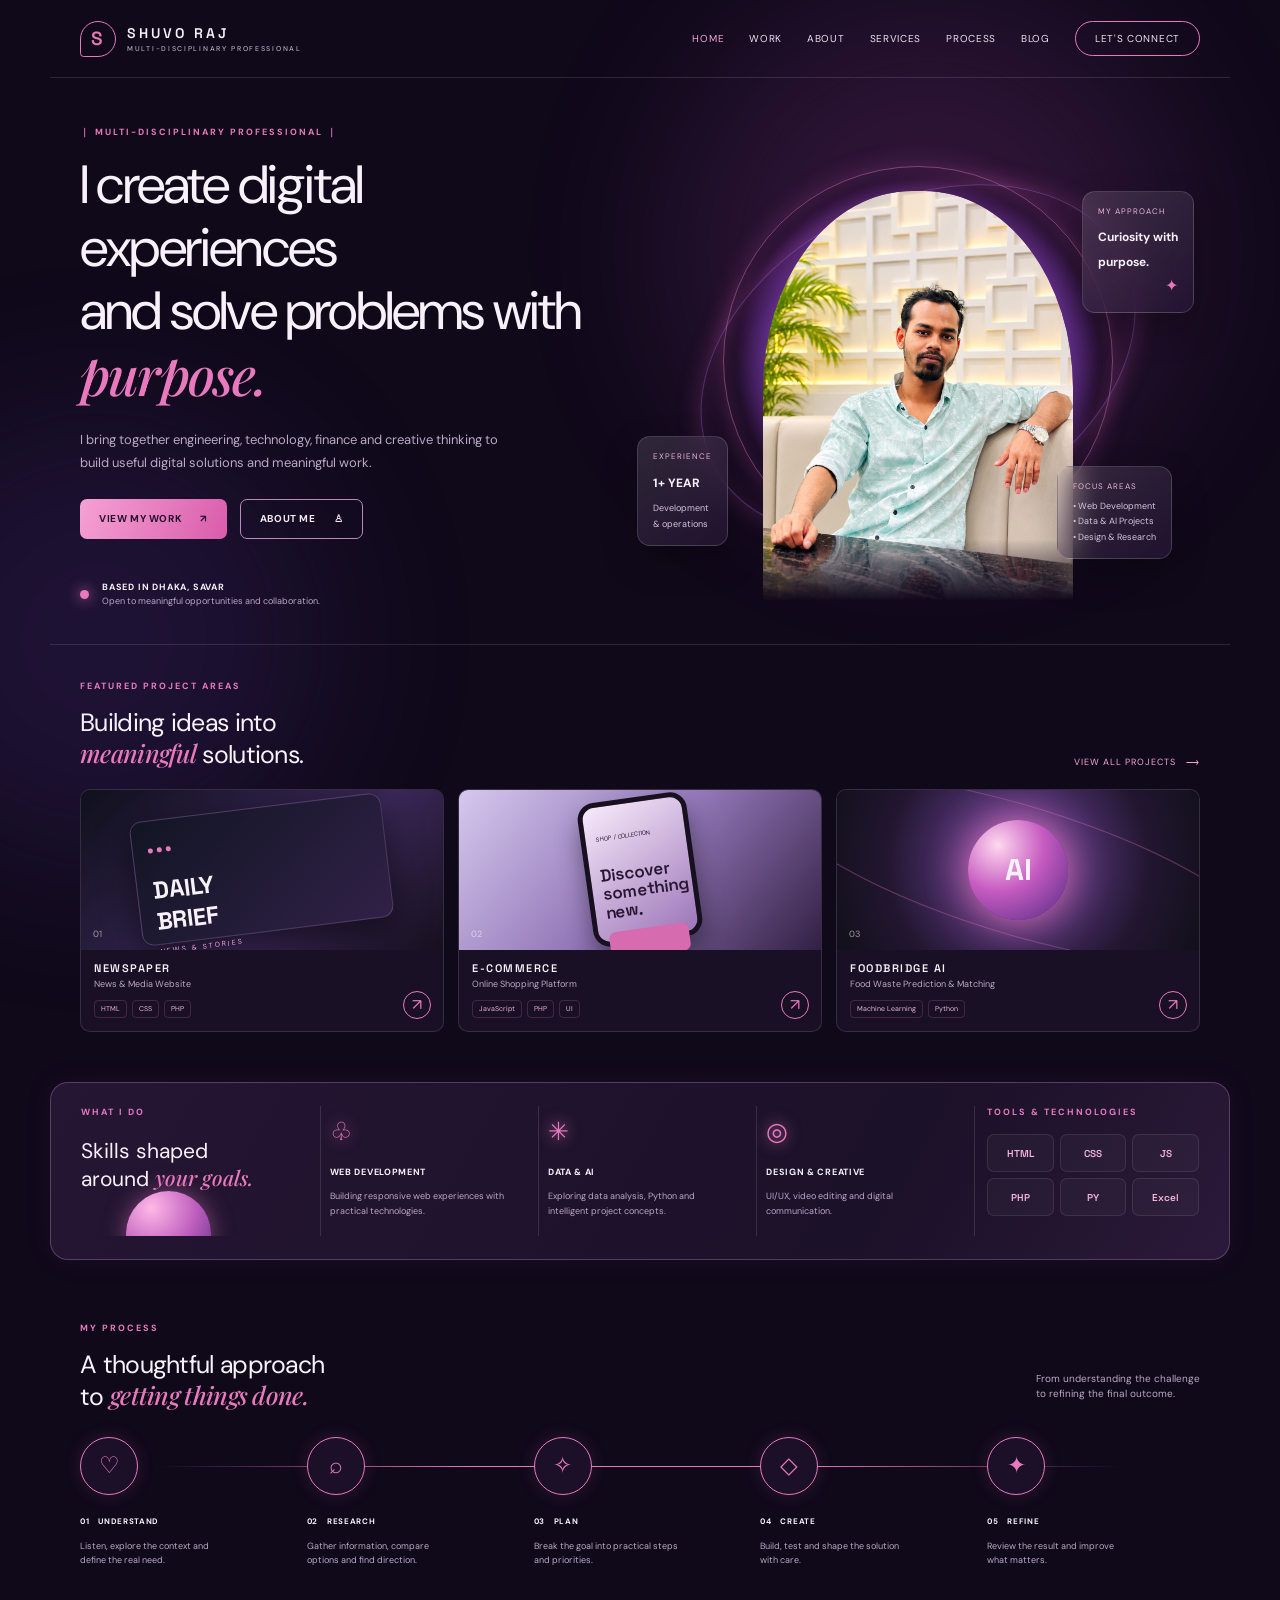
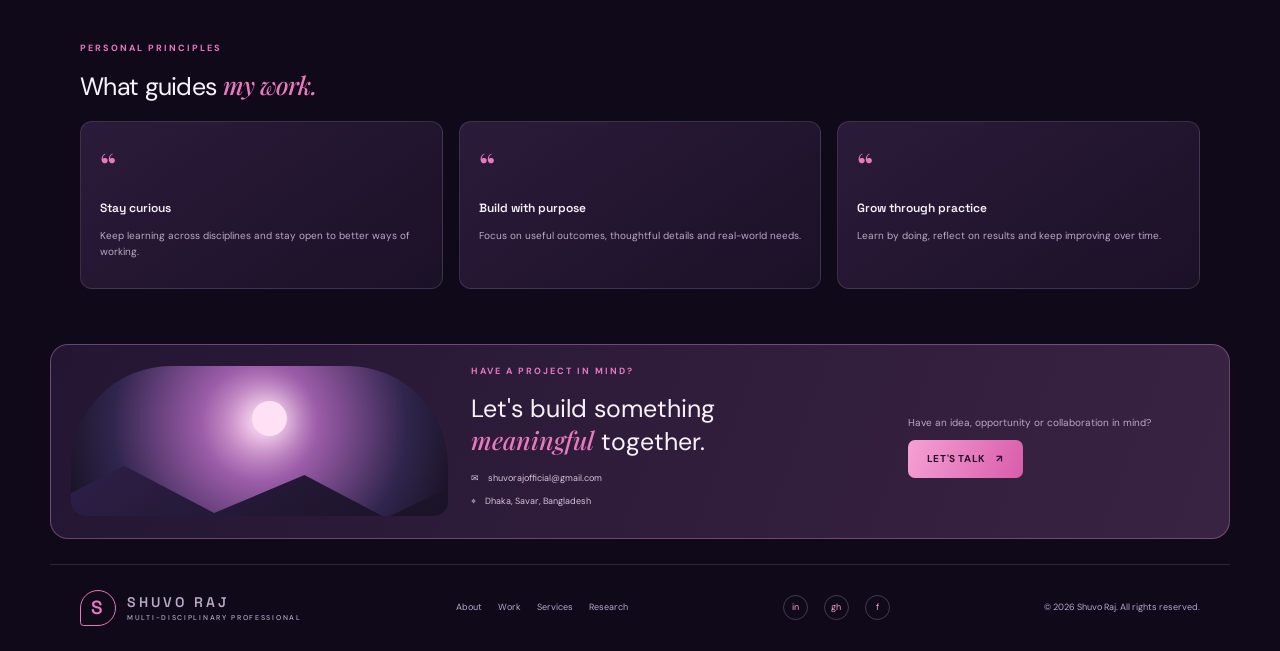
==== index.html @ c799111e "Shuvo Raj Portfolio" ====
<!doctype html>
<html lang="en"><head>
<meta charset="utf-8"><meta name="viewport" content="width=device-width,initial-scale=1">
<meta name="description" content="Shuvo Raj — multi-disciplinary professional in engineering, technology, finance and creative work.">
<meta name="theme-color" content="#10091a"><title>Shuvo Raj | Multi-disciplinary Professional</title>
<link rel="preconnect" href="https://fonts.googleapis.com"><link rel="preconnect" href="https://fonts.gstatic.com" crossorigin>
<link href="https://fonts.googleapis.com/css2?family=DM+Sans:wght@300;400;500;600;700&family=Playfair+Display:ital,wght@1,500&family=Space+Grotesk:wght@400;500;600;700&display=swap" rel="stylesheet">
<link rel="stylesheet" href="css/style.css"><link rel="stylesheet" href="css/animations.css">
</head><body class="home-page">
<div class="page-wipe"></div><div class="ambient ambient-a"></div><div class="ambient ambient-b"></div>
<header class="site-header">
<a class="brand" href="index.html"><span class="brand-mark">S</span><span class="brand-name">SHUVO RAJ<small>MULTI-DISCIPLINARY PROFESSIONAL</small></span></a>
<button class="menu-toggle" aria-label="Toggle navigation" aria-expanded="false">☰</button>
<nav class="nav"><a href="index.html" class="active">HOME</a><a href="projects.html" >WORK</a><a href="about.html" >ABOUT</a><a href="services.html" >SERVICES</a><a href="services.html" >PROCESS</a><a href="research.html" >BLOG</a><a class="nav-cta" href="contact.html">LET'S CONNECT</a></nav></header>
<main>
<section class="home-hero">
 <div class="hero-copy reveal">
  <p class="eyebrow">｜ MULTI-DISCIPLINARY PROFESSIONAL ｜</p>
  <h1>I create digital experiences<br>and solve problems with <em>purpose.</em></h1>
  <p class="hero-description">I bring together engineering, technology, finance and creative thinking to build useful digital solutions and meaningful work.</p>
  <div class="actions"><a class="btn primary" href="projects.html">VIEW MY WORK <span>↗</span></a><a class="btn ghost" href="about.html">ABOUT ME <span>♙</span></a></div>
  <div class="availability"><i></i><div><b>BASED IN DHAKA, SAVAR</b><small>Open to meaningful opportunities and collaboration.</small></div></div>
 </div>
 <div class="hero-visual reveal">
  <div class="hero-halo"></div><div class="hero-ring ring-a"></div><div class="hero-ring ring-b"></div>
  <div class="portrait-frame"><img src="assets/images/shuvo-raj.png" alt="Shuvo Raj"></div>
  <div class="float-card card-purpose"><small>MY APPROACH</small><b>Curiosity with<br>purpose.</b><span>✦</span></div>
  <div class="float-card card-experience"><small>EXPERIENCE</small><b>1+ YEAR</b><p>Development<br>& operations</p></div>
  <div class="float-card card-focus"><small>FOCUS AREAS</small><p>• Web Development<br>• Data & AI Projects<br>• Design & Research</p></div>
 </div>
</section>
<section class="featured-section section-shell reveal">
 <div class="section-head"><div><p class="eyebrow">FEATURED PROJECT AREAS</p><h2>Building ideas into<br><em>meaningful</em> solutions.</h2></div><a class="text-link" href="projects.html">VIEW ALL PROJECTS　⟶</a></div>
 <div class="featured-grid">
  <a class="feature-card" href="projects.html"><div class="feature-image feature-news"><span>01</span><div class="mock-window"><i></i><i></i><i></i><b>DAILY<br>BRIEF</b><small>NEWS & STORIES</small></div></div><div class="feature-info"><h3>NEWSPAPER</h3><p>News & Media Website</p><div class="tags"><span>HTML</span><span>CSS</span><span>PHP</span></div></div><b class="round-arrow">↗</b></a>
  <a class="feature-card" href="projects.html"><div class="feature-image feature-shop"><span>02</span><div class="phone-mock"><small>SHOP / COLLECTION</small><b>Discover<br>something<br>new.</b><i></i></div></div><div class="feature-info"><h3>E-COMMERCE</h3><p>Online Shopping Platform</p><div class="tags"><span>JavaScript</span><span>PHP</span><span>UI</span></div></div><b class="round-arrow">↗</b></a>
  <a class="feature-card" href="projects.html"><div class="feature-image feature-ai"><span>03</span><div class="ai-orb">AI</div><div class="ai-lines"></div></div><div class="feature-info"><h3>FOODBRIDGE AI</h3><p>Food Waste Prediction & Matching</p><div class="tags"><span>Machine Learning</span><span>Python</span></div></div><b class="round-arrow">↗</b></a>
 </div>
</section>
<section class="services-band section-shell reveal">
 <div class="services-intro"><p class="eyebrow">WHAT I DO</p><h2>Skills shaped<br>around <em>your goals.</em></h2><div class="planet"></div></div>
 <div class="service-mini"><div class="line-icon">♧</div><h3>WEB DEVELOPMENT</h3><p>Building responsive web experiences with practical technologies.</p></div>
 <div class="service-mini"><div class="line-icon">✳</div><h3>DATA & AI</h3><p>Exploring data analysis, Python and intelligent project concepts.</p></div>
 <div class="service-mini"><div class="line-icon">◎</div><h3>DESIGN & CREATIVE</h3><p>UI/UX, video editing and digital communication.</p></div>
 <div class="tools-panel"><p class="eyebrow">TOOLS & TECHNOLOGIES</p><div class="tool-grid"><span>HTML</span><span>CSS</span><span>JS</span><span>PHP</span><span>PY</span><span>Excel</span></div></div>
</section>
<section class="process-section section-shell reveal">
 <div class="section-head"><div><p class="eyebrow">MY PROCESS</p><h2>A thoughtful approach<br>to <em>getting things done.</em></h2></div><p class="section-note">From understanding the challenge<br>to refining the final outcome.</p></div>
 <div class="process-track">
  <article><div class="process-icon">♡</div><b>01　UNDERSTAND</b><p>Listen, explore the context and define the real need.</p></article>
  <article><div class="process-icon">⌕</div><b>02　RESEARCH</b><p>Gather information, compare options and find direction.</p></article>
  <article><div class="process-icon">✧</div><b>03　PLAN</b><p>Break the goal into practical steps and priorities.</p></article>
  <article><div class="process-icon">◇</div><b>04　CREATE</b><p>Build, test and shape the solution with care.</p></article>
  <article><div class="process-icon">✦</div><b>05　REFINE</b><p>Review the result and improve what matters.</p></article>
 </div>
</section>
<section class="testimonials-section section-shell reveal">
 <div class="section-head"><div><p class="eyebrow">PERSONAL PRINCIPLES</p><h2>What guides <em>my work.</em></h2></div></div>
 <div class="cards three principle-cards"><article class="glass"><b class="quote-mark">“</b><h3>Stay curious</h3><p>Keep learning across disciplines and stay open to better ways of working.</p></article><article class="glass"><b class="quote-mark">“</b><h3>Build with purpose</h3><p>Focus on useful outcomes, thoughtful details and real-world needs.</p></article><article class="glass"><b class="quote-mark">“</b><h3>Grow through practice</h3><p>Learn by doing, reflect on results and keep improving over time.</p></article></div>
</section>
<section class="contact-panel section-shell reveal">
 <div class="contact-art"><div class="contact-moon"></div><div class="contact-mountains"></div></div>
 <div class="contact-copy"><p class="eyebrow">HAVE A PROJECT IN MIND?</p><h2>Let's build something<br><em>meaningful</em> together.</h2><p><a href="mailto:shuvorajofficial@gmail.com">✉　shuvorajofficial@gmail.com</a></p><p>⌖　Dhaka, Savar, Bangladesh</p></div>
 <div class="contact-action"><p>Have an idea, opportunity or collaboration in mind?</p><a class="btn primary" href="contact.html">LET'S TALK　↗</a></div>
</section>
</main>
<footer class="footer"><a class="brand" href="index.html"><span class="brand-mark">S</span><span class="brand-name">SHUVO RAJ<small>MULTI-DISCIPLINARY PROFESSIONAL</small></span></a><div class="footer-links"><a href="about.html">About</a><a href="projects.html">Work</a><a href="services.html">Services</a><a href="research.html">Research</a></div><div class="footer-social"><a href="https://www.linkedin.com/in/shuvo-raj-a5141a255/" target="_blank">in</a><a href="https://github.com/devloparshuvoraj" target="_blank">gh</a><a href="https://www.facebook.com/shuvo.raj987" target="_blank">f</a></div><p>© <span class="year"></span> Shuvo Raj. All rights reserved.</p></footer>
<script src="js/main.js"></script><script src="js/animations.js"></script><script src="js/transitions.js"></script>
</body></html>
---- css/style.css ----
:root{--bg:#10091a;--panel:#21142d;--panel2:#2a1a38;--pink:#e879bd;--pink2:#f6a6d6;--text:#f8f1fa;--muted:#b9a9c4;--line:rgba(255,255,255,.12);--max:1180px}
*{box-sizing:border-box}html{scroll-behavior:smooth}body{margin:0;background:var(--bg);color:var(--text);font-family:"DM Sans",sans-serif;line-height:1.55;overflow-x:hidden}a{color:inherit;text-decoration:none}.ambient{position:fixed;pointer-events:none;z-index:-1;border-radius:50%;filter:blur(85px);opacity:.18}.ambient-a{width:500px;height:500px;background:#b54bba;top:0;right:8%}.ambient-b{width:450px;height:450px;background:#623eae;bottom:4%;left:-10%}.site-header{height:78px;max-width:var(--max);margin:auto;padding:0 30px;display:flex;align-items:center;justify-content:space-between;border-bottom:1px solid var(--line);position:relative;z-index:20}.brand{display:flex;align-items:center;gap:11px;font:600 14px "Space Grotesk";letter-spacing:3px}.brand-mark{width:36px;height:36px;display:grid;place-items:center;border:1px solid var(--pink);border-radius:50% 50% 50% 10%;color:var(--pink);font-size:19px}.brand-name small{display:block;font:500 7px "DM Sans";letter-spacing:1.7px;color:var(--muted);margin-top:2px}.pink,h1 em,h2 em{color:var(--pink);font-family:"Playfair Display",serif;font-weight:500}.nav{display:flex;align-items:center;gap:25px}.nav a{font-size:10px;letter-spacing:.7px;color:#eee2f0;transition:.25s}.nav a:hover,.nav a.active{color:var(--pink2)}.nav .nav-cta{border:1px solid var(--pink);border-radius:99px;padding:9px 19px}.menu-toggle{display:none;background:none;color:white;border:0;font-size:24px}.home-hero,.section-shell{max-width:var(--max);margin:auto;padding-left:30px;padding-right:30px}.home-hero{min-height:500px;display:grid;grid-template-columns:1fr 1.05fr;align-items:center;gap:20px;overflow:hidden;border-bottom:1px solid var(--line)}.hero-copy{padding:48px 0 35px;position:relative;z-index:3}.eyebrow{font-size:9px;letter-spacing:2px;font-weight:700;color:var(--pink);margin:0 0 14px}.hero-copy h1{font:400 clamp(36px,4.2vw,56px)/1.17 "DM Sans";letter-spacing:-1.8px;margin:0 0 18px}.hero-description{font-size:13px;color:var(--muted);max-width:430px;line-height:1.8}.actions{display:flex;gap:13px;margin:25px 0 42px}.btn{display:inline-flex;align-items:center;gap:18px;padding:11px 19px;border-radius:7px;font-size:10px;font-weight:700;letter-spacing:.6px;transition:.3s}.btn:hover{transform:translateY(-3px);box-shadow:0 10px 32px #e875bc40}.primary{background:linear-gradient(110deg,#f5a1d4,#d95cab);color:#25112c}.ghost{border:1px solid #b98ab9;color:#f8e9f5}.availability{display:flex;align-items:center;gap:13px}.availability i{width:9px;height:9px;border-radius:50%;background:var(--pink);box-shadow:0 0 14px var(--pink)}.availability b,.availability small{display:block;font-size:9px;letter-spacing:.8px}.availability small{color:var(--muted);font-size:9px;letter-spacing:0}.hero-visual{height:480px;position:relative;display:grid;place-items:center}.hero-halo{position:absolute;width:360px;height:360px;border-radius:50%;background:radial-gradient(circle,#f08bca 0%,#b94cb7 35%,#6b3298 60%,transparent 72%);filter:blur(3px);opacity:.8}.hero-ring{position:absolute;border:1px solid #e78acb70;border-radius:50%;width:390px;height:390px;box-shadow:0 0 25px #d65ab340,inset 0 0 25px #d65ab322}.ring-b{width:460px;height:320px;transform:rotate(-27deg);border-color:#a56bdc66}.portrait-frame{position:relative;z-index:2;width:310px;height:410px;align-self:end;border-radius:48% 48% 0 0;overflow:hidden;mask-image:linear-gradient(to bottom,#000 0%,#000 85%,transparent 100%);filter:drop-shadow(0 0 30px #d85bbd55)}.portrait-frame img{width:100%;height:100%;object-fit:cover;object-position:center 20%;mix-blend-mode:normal}.float-card{position:absolute;z-index:4;padding:13px 15px;border:1px solid #ffffff25;background:linear-gradient(140deg,#ffffff20,#281638b8);backdrop-filter:blur(14px);border-radius:13px;box-shadow:0 15px 35px #0004}.float-card small{display:block;font-size:8px;letter-spacing:1px;color:#e7b5d8;margin-bottom:7px}.float-card b{font-size:12px;line-height:1.5}.float-card p{font-size:9px;color:#d4c5dd;line-height:1.7;margin:7px 0 0}.card-purpose{right:1%;top:70px}.card-purpose span{display:block;color:var(--pink);text-align:right}.card-experience{left:0;bottom:55px}.card-focus{right:5%;bottom:42px}.section-shell{padding-top:35px;padding-bottom:30px}.section-head{display:flex;align-items:end;justify-content:space-between;margin-bottom:19px}.section-head h2{font:400 25px/1.2 "DM Sans";margin:0;letter-spacing:-.7px}.text-link{color:var(--pink2);font-size:9px;letter-spacing:1px}.featured-grid{display:grid;grid-template-columns:repeat(3,1fr);gap:14px}.feature-card{position:relative;overflow:hidden;border:1px solid var(--line);border-radius:10px;background:#1a1026;transition:.35s}.feature-card:hover{transform:translateY(-5px);border-color:#e875bc88;box-shadow:0 15px 40px #0005}.feature-image{height:160px;position:relative;overflow:hidden;display:grid;place-items:center}.feature-image>span{position:absolute;left:12px;bottom:8px;font-size:9px;color:#ffffff90;z-index:2}.feature-news{background:linear-gradient(135deg,#10101d,#3b2859 60%,#17101e)}.mock-window{width:70%;height:125px;background:linear-gradient(140deg,#121524,#302147);border:1px solid #a87bbd55;border-radius:12px;transform:rotate(-7deg);padding:15px;box-shadow:0 12px 35px #0008}.mock-window i{display:inline-block;width:5px;height:5px;background:var(--pink);border-radius:50%;margin-right:4px}.mock-window b{display:block;font:700 24px "Space Grotesk";margin-top:14px}.mock-window small{font-size:7px;letter-spacing:2px;color:var(--pink2)}.feature-shop{background:linear-gradient(130deg,#d5c8ee,#9276b7,#322044)}.phone-mock{width:110px;height:145px;background:linear-gradient(150deg,#f7eafa,#9c75b8);border:5px solid #17101e;border-radius:17px;padding:17px 10px;color:#281633;transform:rotate(-8deg);box-shadow:0 15px 25px #0006}.phone-mock small{font-size:6px}.phone-mock b{display:block;font:600 17px/1.1 "Space Grotesk";margin-top:18px}.phone-mock i{display:block;background:#d66caf;height:28px;border-radius:7px;margin-top:10px}.feature-ai{background:radial-gradient(circle at 50% 45%,#784caa,#221630 65%,#11101a)}.ai-orb{width:100px;height:100px;border-radius:50%;display:grid;place-items:center;background:radial-gradient(circle at 30% 25%,#ffd8ef,#c65bc1 45%,#522a82);box-shadow:0 0 40px #e875bc;z-index:1;font:700 30px "Space Grotesk"}.ai-lines{position:absolute;inset:20px;border:1px solid #e875bc50;border-radius:50%;transform:scaleX(1.7) rotate(30deg)}.feature-info{padding:11px 13px 13px}.feature-info h3{font:600 11px "Space Grotesk";letter-spacing:1.5px;margin:0}.feature-info p{font-size:9px;color:var(--muted);margin:3px 0 8px}.feature-info .tags{margin:0}.tags{display:flex;gap:5px;flex-wrap:wrap}.tags span{font-size:7px;color:#eeb7d9;border:1px solid #e875bc35;padding:3px 6px;border-radius:4px}.round-arrow{position:absolute;right:12px;bottom:12px;width:28px;height:28px;border:1px solid var(--pink);border-radius:50%;display:grid;place-items:center;color:var(--pink);font-weight:400}.services-band{display:grid;grid-template-columns:1.1fr repeat(3,1fr) 1.1fr;gap:14px;margin-top:20px;margin-bottom:20px;padding-top:23px;padding-bottom:23px;border:1px solid #c58acb55;border-radius:18px;background:linear-gradient(120deg,#251634,#1b1128 70%,#2b1939);box-shadow:0 0 30px #a34c9c13}.services-intro{position:relative;overflow:hidden}.services-intro h2{font:400 21px/1.25 "DM Sans";position:relative;z-index:2}.planet{position:absolute;width:85px;height:85px;bottom:-40px;left:45px;border-radius:50%;background:radial-gradient(circle at 30% 20%,#ffb8e7,#bd5dbd 50%,#4c287b);box-shadow:0 0 22px #e875bc80}.service-mini{border-left:1px solid var(--line);padding:7px 9px}.line-icon{font-size:25px;color:var(--pink);text-shadow:0 0 15px var(--pink);margin-bottom:14px}.service-mini h3{font-size:9px;letter-spacing:.7px;margin:0 0 9px}.service-mini p{font-size:9px;color:var(--muted);line-height:1.7}.tools-panel{border-left:1px solid var(--line);padding-left:12px}.tool-grid{display:grid;grid-template-columns:repeat(3,1fr);gap:6px}.tool-grid span{height:38px;display:grid;place-items:center;border:1px solid #ffffff18;border-radius:7px;background:#ffffff08;font:600 10px "Space Grotesk";color:#f3b5db}.process-section{padding-top:42px}.section-note{font-size:10px;color:var(--muted)}.process-track{display:grid;grid-template-columns:repeat(5,1fr);gap:14px;position:relative;margin-top:25px}.process-track:before{content:"";position:absolute;left:7%;right:7%;top:29px;height:1px;background:linear-gradient(90deg,transparent,var(--pink),var(--pink),transparent)}.process-track article{position:relative;z-index:1}.process-icon{width:58px;height:58px;border:1px solid var(--pink);border-radius:50%;display:grid;place-items:center;background:#1c1028;color:var(--pink);font-size:23px;box-shadow:0 0 18px #e875bc25;margin-bottom:12px}.process-track b{font-size:8px;letter-spacing:.7px}.process-track p{font-size:9px;color:var(--muted);max-width:145px}.principle-cards{display:grid;grid-template-columns:repeat(3,1fr);gap:14px}.principle-cards .glass{background:linear-gradient(145deg,#2b1b3a,#1b1127);border:1px solid var(--line);border-radius:12px;padding:19px}.quote-mark{font:700 35px "Playfair Display";color:var(--pink)}.principle-cards h3{font:600 12px "Space Grotesk"}.principle-cards p{font-size:10px;color:var(--muted)}.contact-panel{display:grid;grid-template-columns:1fr 1.1fr .8fr;gap:23px;align-items:center;margin-top:25px;margin-bottom:25px;padding:20px;border:1px solid #d28bc766;border-radius:18px;background:linear-gradient(110deg,#241633,#392342);overflow:hidden}.contact-art{height:150px;position:relative;overflow:hidden;border-radius:100px 100px 15px 15px;background:radial-gradient(circle at 50% 38%,#f6c1e8,#9b5ca8 28%,#30254d 70%,#171020)}.contact-moon{position:absolute;width:35px;height:35px;border-radius:50%;background:#ffe0f4;top:35px;left:48%;box-shadow:0 0 30px #fff}.contact-mountains{position:absolute;bottom:-30px;left:-10%;width:120%;height:95px;background:linear-gradient(145deg,#30214c,#17101f);clip-path:polygon(0 65%,20% 15%,40% 65%,60% 25%,78% 70%,100% 20%,100% 100%,0 100%)}.contact-copy h2{font:400 25px/1.25 "DM Sans";margin:0 0 14px}.contact-copy p:not(.eyebrow){font-size:9px;color:#d7c5dc}.contact-copy a{color:inherit}.contact-action p{font-size:10px;color:var(--muted)}.footer{max-width:var(--max);margin:20px auto 0;padding:25px 30px;border-top:1px solid var(--line);display:flex;align-items:center;justify-content:space-between;gap:15px;color:var(--muted);font-size:9px}.footer-links,.footer-social{display:flex;gap:16px}.footer-social a{width:25px;height:25px;border:1px solid #ffffff35;border-radius:50%;display:grid;place-items:center;color:var(--pink2)}.footer p{margin:0}.page-hero{max-width:var(--max);margin:auto;padding:90px 30px 40px}.page-hero h1{font:400 clamp(40px,6vw,66px)/1.1 "DM Sans";letter-spacing:-2px}.page-hero .lead{color:var(--muted)}.section{max-width:var(--max);margin:auto;padding:45px 30px}.cards{display:grid;gap:16px}.cards.two{grid-template-columns:repeat(2,1fr)}.cards.three{grid-template-columns:repeat(3,1fr)}.glass{background:linear-gradient(145deg,#2b1b3ac9,#191023e8);border:1px solid var(--line);border-radius:15px;padding:24px;transition:.3s}.glass:hover{border-color:#e875bc88;transform:translateY(-4px)}.timeline{max-width:900px}.timeline-item{position:relative;padding:0 0 24px 30px;border-left:1px solid #e875bc66}.timeline-dot{position:absolute;left:-6px;top:25px;width:11px;height:11px;border-radius:50%;background:var(--pink);box-shadow:0 0 15px var(--pink)}.contact-grid{display:grid;grid-template-columns:1.2fr .8fr;gap:18px}.contact-row{display:flex;justify-content:space-between;gap:20px;padding:15px 0;border-bottom:1px solid var(--line);font-size:12px}.contact-row span{color:var(--muted)}.contact-row b{color:var(--pink2)}.reveal{opacity:0;transform:translateY(25px);transition:opacity .8s ease,transform .8s cubic-bezier(.2,.7,.2,1)}.reveal.visible{opacity:1;transform:none}.page-wipe{position:fixed;inset:0;z-index:100;background:radial-gradient(circle at 50% 45%,#64366e,#10091a 70%);transform:scaleY(0);transform-origin:bottom;pointer-events:none}.page-wipe.play{animation:wipeOut .65s cubic-bezier(.76,0,.24,1) forwards}@keyframes wipeOut{0%{transform:scaleY(0);transform-origin:bottom}45%{transform:scaleY(1);transform-origin:bottom}55%{transform:scaleY(1);transform-origin:top}100%{transform:scaleY(0);transform-origin:top}}
@media(max-width:950px){.nav{gap:13px}.nav a{font-size:9px}.services-band{grid-template-columns:repeat(3,1fr)}.services-intro{grid-column:span 3}.tools-panel{grid-column:span 3;border-left:0;border-top:1px solid var(--line);padding:15px 0 0}.tool-grid{grid-template-columns:repeat(6,1fr)}}
@media(max-width:680px){.site-header{height:70px;padding:0 19px}.menu-toggle{display:block}.nav{display:none;position:absolute;top:69px;left:0;right:0;background:#170e22;padding:18px 22px;flex-direction:column;align-items:stretch;border-bottom:1px solid var(--line)}.nav.open{display:flex}.nav a{font-size:12px;padding:6px}.home-hero,.section-shell{padding-left:20px;padding-right:20px}.home-hero{grid-template-columns:1fr;min-height:0}.hero-copy{padding-top:38px}.hero-copy h1{font-size:40px}.hero-visual{height:390px}.portrait-frame{width:255px;height:345px}.hero-halo{width:300px;height:300px}.hero-ring{width:330px;height:330px}.ring-b{width:390px;height:260px}.card-purpose{right:0;top:40px}.card-experience{left:0;bottom:30px}.card-focus{right:0;bottom:18px}.featured-grid,.principle-cards,.cards.two,.cards.three{grid-template-columns:1fr}.feature-image{height:190px}.section-head{align-items:start;gap:15px;flex-direction:column}.services-band{grid-template-columns:1fr 1fr}.services-intro{grid-column:span 2}.service-mini{border-left:0;border-top:1px solid var(--line);padding-top:15px}.tools-panel{grid-column:span 2}.tool-grid{grid-template-columns:repeat(3,1fr)}.process-track{grid-template-columns:1fr;gap:8px}.process-track:before{left:28px;right:auto;top:20px;bottom:20px;width:1px;height:auto}.process-track article{display:grid;grid-template-columns:58px 1fr;column-gap:14px;align-items:center}.process-icon{grid-row:span 2;margin:0}.process-track p{max-width:none;margin:2px 0 12px}.contact-panel{grid-template-columns:1fr}.contact-art{height:160px}.footer{padding:25px 20px;flex-wrap:wrap}.footer-links{order:3;width:100%;justify-content:space-between}.footer p{width:100%;order:4}.page-hero{padding:65px 20px 30px}.section{padding:35px 20px}.contact-grid{grid-template-columns:1fr}.contact-row{flex-direction:column;gap:4px}}
@media(prefers-reduced-motion:reduce){*,*:before,*:after{scroll-behavior:auto!important;animation-duration:.01ms!important;transition-duration:.01ms!important}}
---- css/animations.css ----
@media(prefers-reduced-motion:no-preference){
.hero-ring.ring-a{animation:ringRotate 28s linear infinite}.hero-ring.ring-b{animation:ringRotate 35s linear infinite reverse}
.hero-halo{animation:haloPulse 5s ease-in-out infinite alternate}
.portrait-frame{animation:portraitFloat 7s ease-in-out infinite}
.float-card{animation:cardFloat 6s ease-in-out infinite}.card-experience{animation-delay:-2s}.card-focus{animation-delay:-4s}
@keyframes ringRotate{to{transform:rotate(360deg)}}@keyframes haloPulse{to{opacity:.65;filter:blur(10px);transform:scale(1.06)}}@keyframes portraitFloat{50%{transform:translateY(-8px)}}@keyframes cardFloat{50%{translate:0 -7px}}
}
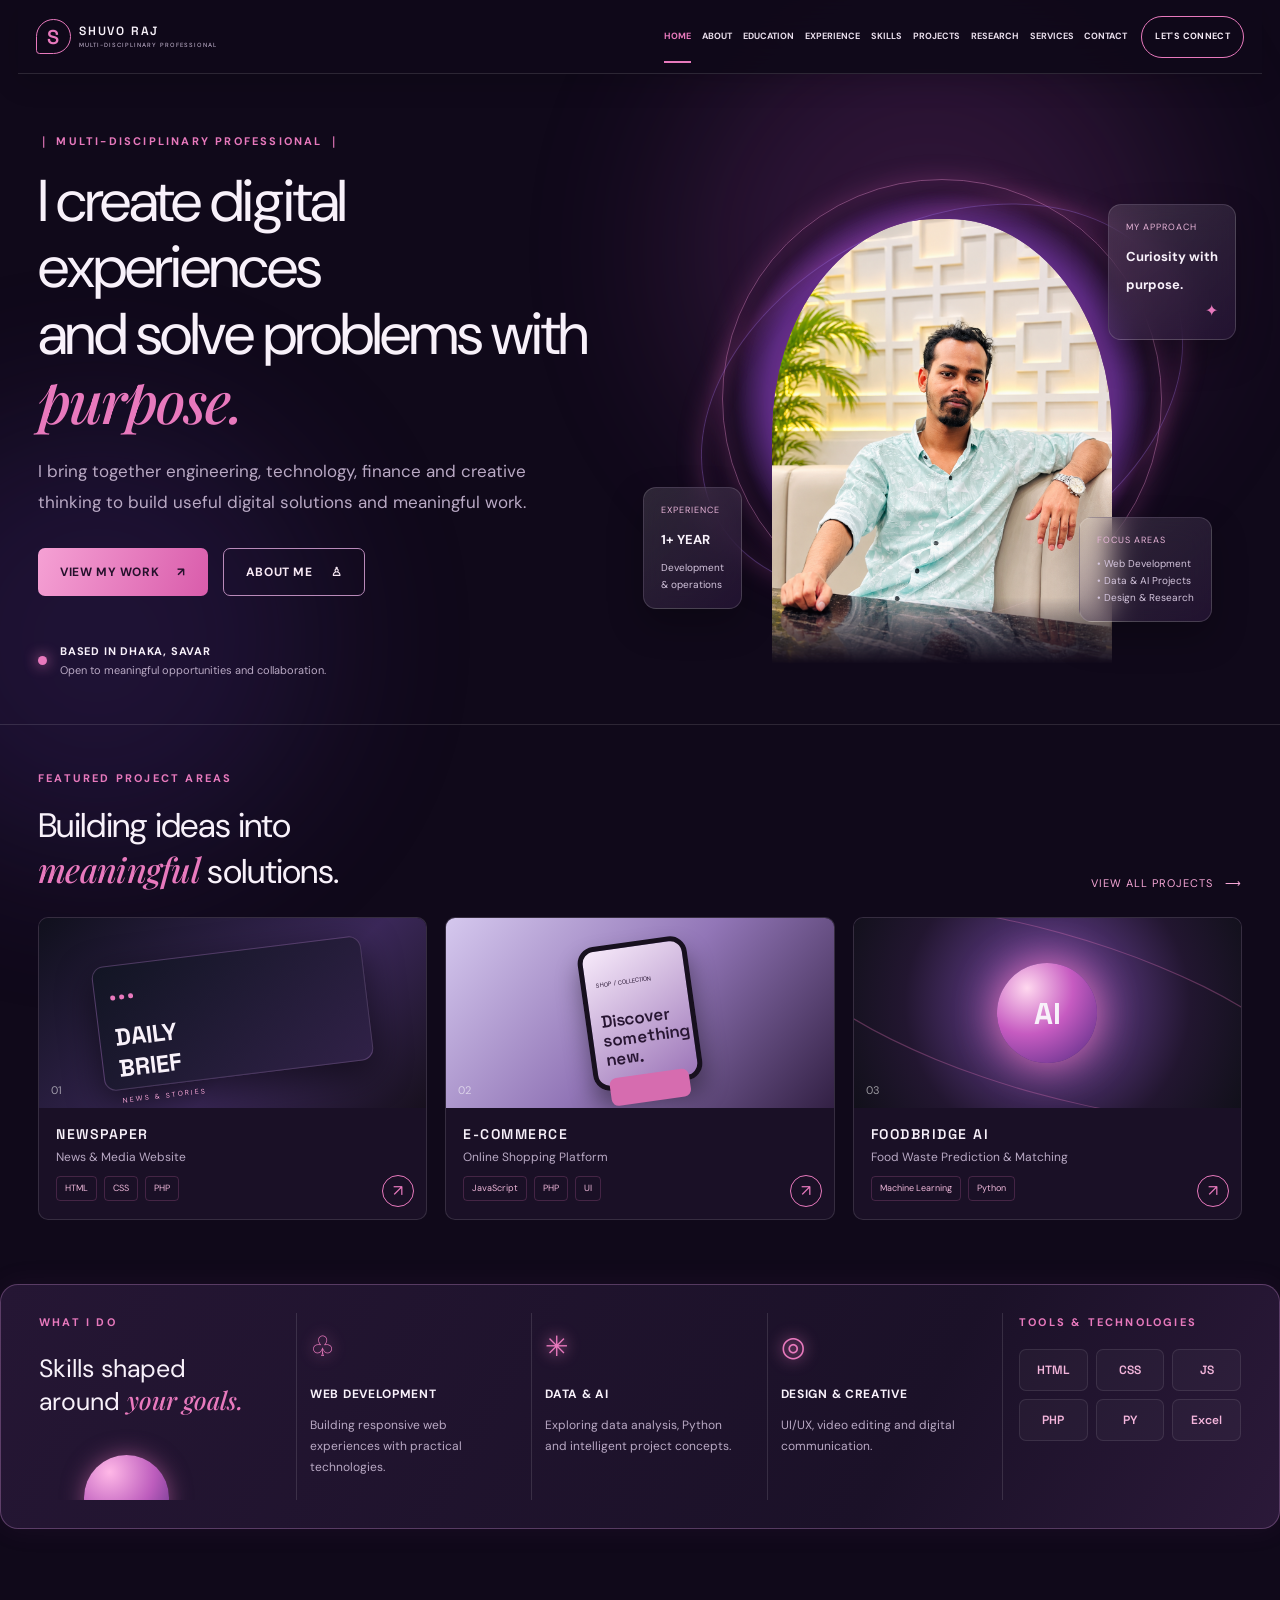
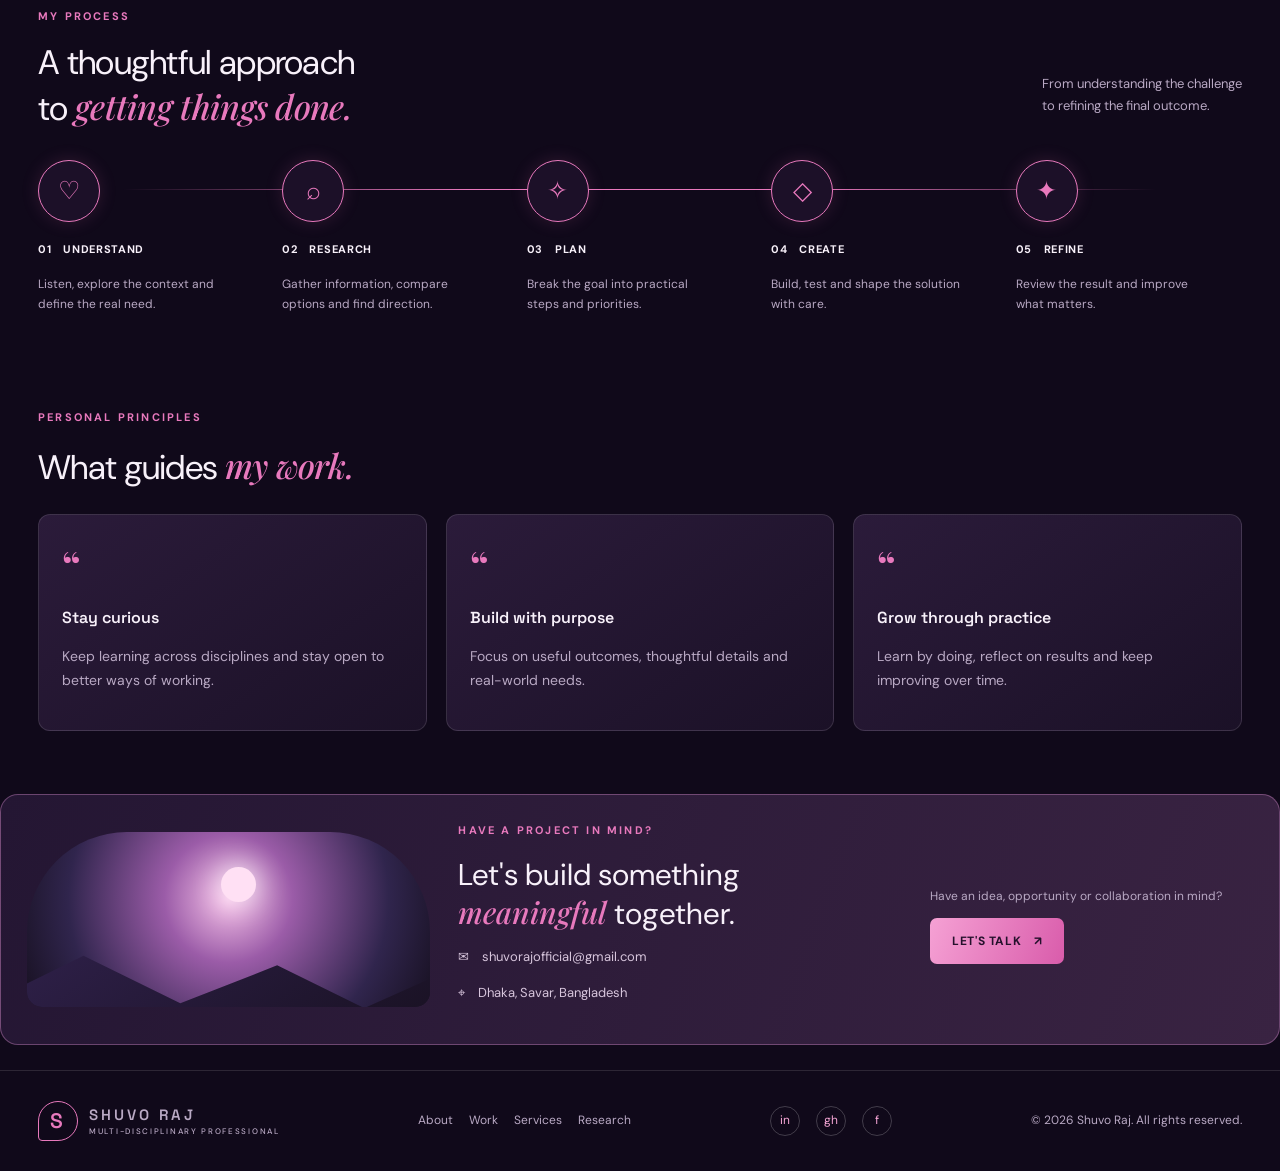
==== commit b0e410f3: "Update sticky header design across all pages" ====
--- a/index.html
+++ b/index.html
@@ -10,8 +10,12 @@
 <div class="page-wipe"></div><div class="ambient ambient-a"></div><div class="ambient ambient-b"></div>
 <header class="site-header">
 <a class="brand" href="index.html"><span class="brand-mark">S</span><span class="brand-name">SHUVO RAJ<small>MULTI-DISCIPLINARY PROFESSIONAL</small></span></a>
-<button class="menu-toggle" aria-label="Toggle navigation" aria-expanded="false">☰</button>
-<nav class="nav"><a href="index.html" class="active">HOME</a><a href="projects.html" >WORK</a><a href="about.html" >ABOUT</a><a href="services.html" >SERVICES</a><a href="services.html" >PROCESS</a><a href="research.html" >BLOG</a><a class="nav-cta" href="contact.html">LET'S CONNECT</a></nav></header>
+<nav class="nav" id="site-navigation" aria-label="Main navigation">
+<a href="index.html" class="active">HOME</a><a href="about.html">ABOUT</a><a href="education.html">EDUCATION</a><a href="experience.html">EXPERIENCE</a><a href="skills.html">SKILLS</a><a href="projects.html">PROJECTS</a><a href="research.html">RESEARCH</a><a href="services.html">SERVICES</a><a href="contact.html">CONTACT</a>
+</nav>
+<a class="header-connect" href="contact.html">LET'S CONNECT</a>
+<button class="menu-toggle" type="button" aria-label="Open navigation menu" aria-controls="site-navigation" aria-expanded="false"><span></span><span></span><span></span></button>
+</header>
 <main>
 <section class="home-hero">
  <div class="hero-copy reveal">
--- a/css/style.css
+++ b/css/style.css
@@ -1,6 +1,1060 @@
 
-:root{--bg:#10091a;--panel:#21142d;--panel2:#2a1a38;--pink:#e879bd;--pink2:#f6a6d6;--text:#f8f1fa;--muted:#b9a9c4;--line:rgba(255,255,255,.12);--max:1180px}
+:root{--bg:#10091a;--panel:#21142d;--panel2:#2a1a38;--pink:#e879bd;--pink2:#f6a6d6;--text:#f8f1fa;--muted:#b9a9c4;--line:rgba(255,255,255,.12);--max:1440px}
 *{box-sizing:border-box}html{scroll-behavior:smooth}body{margin:0;background:var(--bg);color:var(--text);font-family:"DM Sans",sans-serif;line-height:1.55;overflow-x:hidden}a{color:inherit;text-decoration:none}.ambient{position:fixed;pointer-events:none;z-index:-1;border-radius:50%;filter:blur(85px);opacity:.18}.ambient-a{width:500px;height:500px;background:#b54bba;top:0;right:8%}.ambient-b{width:450px;height:450px;background:#623eae;bottom:4%;left:-10%}.site-header{height:78px;max-width:var(--max);margin:auto;padding:0 30px;display:flex;align-items:center;justify-content:space-between;border-bottom:1px solid var(--line);position:relative;z-index:20}.brand{display:flex;align-items:center;gap:11px;font:600 14px "Space Grotesk";letter-spacing:3px}.brand-mark{width:36px;height:36px;display:grid;place-items:center;border:1px solid var(--pink);border-radius:50% 50% 50% 10%;color:var(--pink);font-size:19px}.brand-name small{display:block;font:500 7px "DM Sans";letter-spacing:1.7px;color:var(--muted);margin-top:2px}.pink,h1 em,h2 em{color:var(--pink);font-family:"Playfair Display",serif;font-weight:500}.nav{display:flex;align-items:center;gap:25px}.nav a{font-size:10px;letter-spacing:.7px;color:#eee2f0;transition:.25s}.nav a:hover,.nav a.active{color:var(--pink2)}.nav .nav-cta{border:1px solid var(--pink);border-radius:99px;padding:9px 19px}.menu-toggle{display:none;background:none;color:white;border:0;font-size:24px}.home-hero,.section-shell{max-width:var(--max);margin:auto;padding-left:30px;padding-right:30px}.home-hero{min-height:500px;display:grid;grid-template-columns:1fr 1.05fr;align-items:center;gap:20px;overflow:hidden;border-bottom:1px solid var(--line)}.hero-copy{padding:48px 0 35px;position:relative;z-index:3}.eyebrow{font-size:9px;letter-spacing:2px;font-weight:700;color:var(--pink);margin:0 0 14px}.hero-copy h1{font:400 clamp(36px,4.2vw,56px)/1.17 "DM Sans";letter-spacing:-1.8px;margin:0 0 18px}.hero-description{font-size:13px;color:var(--muted);max-width:430px;line-height:1.8}.actions{display:flex;gap:13px;margin:25px 0 42px}.btn{display:inline-flex;align-items:center;gap:18px;padding:11px 19px;border-radius:7px;font-size:10px;font-weight:700;letter-spacing:.6px;transition:.3s}.btn:hover{transform:translateY(-3px);box-shadow:0 10px 32px #e875bc40}.primary{background:linear-gradient(110deg,#f5a1d4,#d95cab);color:#25112c}.ghost{border:1px solid #b98ab9;color:#f8e9f5}.availability{display:flex;align-items:center;gap:13px}.availability i{width:9px;height:9px;border-radius:50%;background:var(--pink);box-shadow:0 0 14px var(--pink)}.availability b,.availability small{display:block;font-size:9px;letter-spacing:.8px}.availability small{color:var(--muted);font-size:9px;letter-spacing:0}.hero-visual{height:480px;position:relative;display:grid;place-items:center}.hero-halo{position:absolute;width:360px;height:360px;border-radius:50%;background:radial-gradient(circle,#f08bca 0%,#b94cb7 35%,#6b3298 60%,transparent 72%);filter:blur(3px);opacity:.8}.hero-ring{position:absolute;border:1px solid #e78acb70;border-radius:50%;width:390px;height:390px;box-shadow:0 0 25px #d65ab340,inset 0 0 25px #d65ab322}.ring-b{width:460px;height:320px;transform:rotate(-27deg);border-color:#a56bdc66}.portrait-frame{position:relative;z-index:2;width:310px;height:410px;align-self:end;border-radius:48% 48% 0 0;overflow:hidden;mask-image:linear-gradient(to bottom,#000 0%,#000 85%,transparent 100%);filter:drop-shadow(0 0 30px #d85bbd55)}.portrait-frame img{width:100%;height:100%;object-fit:cover;object-position:center 20%;mix-blend-mode:normal}.float-card{position:absolute;z-index:4;padding:13px 15px;border:1px solid #ffffff25;background:linear-gradient(140deg,#ffffff20,#281638b8);backdrop-filter:blur(14px);border-radius:13px;box-shadow:0 15px 35px #0004}.float-card small{display:block;font-size:8px;letter-spacing:1px;color:#e7b5d8;margin-bottom:7px}.float-card b{font-size:12px;line-height:1.5}.float-card p{font-size:9px;color:#d4c5dd;line-height:1.7;margin:7px 0 0}.card-purpose{right:1%;top:70px}.card-purpose span{display:block;color:var(--pink);text-align:right}.card-experience{left:0;bottom:55px}.card-focus{right:5%;bottom:42px}.section-shell{padding-top:35px;padding-bottom:30px}.section-head{display:flex;align-items:end;justify-content:space-between;margin-bottom:19px}.section-head h2{font:400 25px/1.2 "DM Sans";margin:0;letter-spacing:-.7px}.text-link{color:var(--pink2);font-size:9px;letter-spacing:1px}.featured-grid{display:grid;grid-template-columns:repeat(3,1fr);gap:14px}.feature-card{position:relative;overflow:hidden;border:1px solid var(--line);border-radius:10px;background:#1a1026;transition:.35s}.feature-card:hover{transform:translateY(-5px);border-color:#e875bc88;box-shadow:0 15px 40px #0005}.feature-image{height:160px;position:relative;overflow:hidden;display:grid;place-items:center}.feature-image>span{position:absolute;left:12px;bottom:8px;font-size:9px;color:#ffffff90;z-index:2}.feature-news{background:linear-gradient(135deg,#10101d,#3b2859 60%,#17101e)}.mock-window{width:70%;height:125px;background:linear-gradient(140deg,#121524,#302147);border:1px solid #a87bbd55;border-radius:12px;transform:rotate(-7deg);padding:15px;box-shadow:0 12px 35px #0008}.mock-window i{display:inline-block;width:5px;height:5px;background:var(--pink);border-radius:50%;margin-right:4px}.mock-window b{display:block;font:700 24px "Space Grotesk";margin-top:14px}.mock-window small{font-size:7px;letter-spacing:2px;color:var(--pink2)}.feature-shop{background:linear-gradient(130deg,#d5c8ee,#9276b7,#322044)}.phone-mock{width:110px;height:145px;background:linear-gradient(150deg,#f7eafa,#9c75b8);border:5px solid #17101e;border-radius:17px;padding:17px 10px;color:#281633;transform:rotate(-8deg);box-shadow:0 15px 25px #0006}.phone-mock small{font-size:6px}.phone-mock b{display:block;font:600 17px/1.1 "Space Grotesk";margin-top:18px}.phone-mock i{display:block;background:#d66caf;height:28px;border-radius:7px;margin-top:10px}.feature-ai{background:radial-gradient(circle at 50% 45%,#784caa,#221630 65%,#11101a)}.ai-orb{width:100px;height:100px;border-radius:50%;display:grid;place-items:center;background:radial-gradient(circle at 30% 25%,#ffd8ef,#c65bc1 45%,#522a82);box-shadow:0 0 40px #e875bc;z-index:1;font:700 30px "Space Grotesk"}.ai-lines{position:absolute;inset:20px;border:1px solid #e875bc50;border-radius:50%;transform:scaleX(1.7) rotate(30deg)}.feature-info{padding:11px 13px 13px}.feature-info h3{font:600 11px "Space Grotesk";letter-spacing:1.5px;margin:0}.feature-info p{font-size:9px;color:var(--muted);margin:3px 0 8px}.feature-info .tags{margin:0}.tags{display:flex;gap:5px;flex-wrap:wrap}.tags span{font-size:7px;color:#eeb7d9;border:1px solid #e875bc35;padding:3px 6px;border-radius:4px}.round-arrow{position:absolute;right:12px;bottom:12px;width:28px;height:28px;border:1px solid var(--pink);border-radius:50%;display:grid;place-items:center;color:var(--pink);font-weight:400}.services-band{display:grid;grid-template-columns:1.1fr repeat(3,1fr) 1.1fr;gap:14px;margin-top:20px;margin-bottom:20px;padding-top:23px;padding-bottom:23px;border:1px solid #c58acb55;border-radius:18px;background:linear-gradient(120deg,#251634,#1b1128 70%,#2b1939);box-shadow:0 0 30px #a34c9c13}.services-intro{position:relative;overflow:hidden}.services-intro h2{font:400 21px/1.25 "DM Sans";position:relative;z-index:2}.planet{position:absolute;width:85px;height:85px;bottom:-40px;left:45px;border-radius:50%;background:radial-gradient(circle at 30% 20%,#ffb8e7,#bd5dbd 50%,#4c287b);box-shadow:0 0 22px #e875bc80}.service-mini{border-left:1px solid var(--line);padding:7px 9px}.line-icon{font-size:25px;color:var(--pink);text-shadow:0 0 15px var(--pink);margin-bottom:14px}.service-mini h3{font-size:9px;letter-spacing:.7px;margin:0 0 9px}.service-mini p{font-size:9px;color:var(--muted);line-height:1.7}.tools-panel{border-left:1px solid var(--line);padding-left:12px}.tool-grid{display:grid;grid-template-columns:repeat(3,1fr);gap:6px}.tool-grid span{height:38px;display:grid;place-items:center;border:1px solid #ffffff18;border-radius:7px;background:#ffffff08;font:600 10px "Space Grotesk";color:#f3b5db}.process-section{padding-top:42px}.section-note{font-size:10px;color:var(--muted)}.process-track{display:grid;grid-template-columns:repeat(5,1fr);gap:14px;position:relative;margin-top:25px}.process-track:before{content:"";position:absolute;left:7%;right:7%;top:29px;height:1px;background:linear-gradient(90deg,transparent,var(--pink),var(--pink),transparent)}.process-track article{position:relative;z-index:1}.process-icon{width:58px;height:58px;border:1px solid var(--pink);border-radius:50%;display:grid;place-items:center;background:#1c1028;color:var(--pink);font-size:23px;box-shadow:0 0 18px #e875bc25;margin-bottom:12px}.process-track b{font-size:8px;letter-spacing:.7px}.process-track p{font-size:9px;color:var(--muted);max-width:145px}.principle-cards{display:grid;grid-template-columns:repeat(3,1fr);gap:14px}.principle-cards .glass{background:linear-gradient(145deg,#2b1b3a,#1b1127);border:1px solid var(--line);border-radius:12px;padding:19px}.quote-mark{font:700 35px "Playfair Display";color:var(--pink)}.principle-cards h3{font:600 12px "Space Grotesk"}.principle-cards p{font-size:10px;color:var(--muted)}.contact-panel{display:grid;grid-template-columns:1fr 1.1fr .8fr;gap:23px;align-items:center;margin-top:25px;margin-bottom:25px;padding:20px;border:1px solid #d28bc766;border-radius:18px;background:linear-gradient(110deg,#241633,#392342);overflow:hidden}.contact-art{height:150px;position:relative;overflow:hidden;border-radius:100px 100px 15px 15px;background:radial-gradient(circle at 50% 38%,#f6c1e8,#9b5ca8 28%,#30254d 70%,#171020)}.contact-moon{position:absolute;width:35px;height:35px;border-radius:50%;background:#ffe0f4;top:35px;left:48%;box-shadow:0 0 30px #fff}.contact-mountains{position:absolute;bottom:-30px;left:-10%;width:120%;height:95px;background:linear-gradient(145deg,#30214c,#17101f);clip-path:polygon(0 65%,20% 15%,40% 65%,60% 25%,78% 70%,100% 20%,100% 100%,0 100%)}.contact-copy h2{font:400 25px/1.25 "DM Sans";margin:0 0 14px}.contact-copy p:not(.eyebrow){font-size:9px;color:#d7c5dc}.contact-copy a{color:inherit}.contact-action p{font-size:10px;color:var(--muted)}.footer{max-width:var(--max);margin:20px auto 0;padding:25px 30px;border-top:1px solid var(--line);display:flex;align-items:center;justify-content:space-between;gap:15px;color:var(--muted);font-size:9px}.footer-links,.footer-social{display:flex;gap:16px}.footer-social a{width:25px;height:25px;border:1px solid #ffffff35;border-radius:50%;display:grid;place-items:center;color:var(--pink2)}.footer p{margin:0}.page-hero{max-width:var(--max);margin:auto;padding:90px 30px 40px}.page-hero h1{font:400 clamp(40px,6vw,66px)/1.1 "DM Sans";letter-spacing:-2px}.page-hero .lead{color:var(--muted)}.section{max-width:var(--max);margin:auto;padding:45px 30px}.cards{display:grid;gap:16px}.cards.two{grid-template-columns:repeat(2,1fr)}.cards.three{grid-template-columns:repeat(3,1fr)}.glass{background:linear-gradient(145deg,#2b1b3ac9,#191023e8);border:1px solid var(--line);border-radius:15px;padding:24px;transition:.3s}.glass:hover{border-color:#e875bc88;transform:translateY(-4px)}.timeline{max-width:900px}.timeline-item{position:relative;padding:0 0 24px 30px;border-left:1px solid #e875bc66}.timeline-dot{position:absolute;left:-6px;top:25px;width:11px;height:11px;border-radius:50%;background:var(--pink);box-shadow:0 0 15px var(--pink)}.contact-grid{display:grid;grid-template-columns:1.2fr .8fr;gap:18px}.contact-row{display:flex;justify-content:space-between;gap:20px;padding:15px 0;border-bottom:1px solid var(--line);font-size:12px}.contact-row span{color:var(--muted)}.contact-row b{color:var(--pink2)}.reveal{opacity:0;transform:translateY(25px);transition:opacity .8s ease,transform .8s cubic-bezier(.2,.7,.2,1)}.reveal.visible{opacity:1;transform:none}.page-wipe{position:fixed;inset:0;z-index:100;background:radial-gradient(circle at 50% 45%,#64366e,#10091a 70%);transform:scaleY(0);transform-origin:bottom;pointer-events:none}.page-wipe.play{animation:wipeOut .65s cubic-bezier(.76,0,.24,1) forwards}@keyframes wipeOut{0%{transform:scaleY(0);transform-origin:bottom}45%{transform:scaleY(1);transform-origin:bottom}55%{transform:scaleY(1);transform-origin:top}100%{transform:scaleY(0);transform-origin:top}}
 @media(max-width:950px){.nav{gap:13px}.nav a{font-size:9px}.services-band{grid-template-columns:repeat(3,1fr)}.services-intro{grid-column:span 3}.tools-panel{grid-column:span 3;border-left:0;border-top:1px solid var(--line);padding:15px 0 0}.tool-grid{grid-template-columns:repeat(6,1fr)}}
 @media(max-width:680px){.site-header{height:70px;padding:0 19px}.menu-toggle{display:block}.nav{display:none;position:absolute;top:69px;left:0;right:0;background:#170e22;padding:18px 22px;flex-direction:column;align-items:stretch;border-bottom:1px solid var(--line)}.nav.open{display:flex}.nav a{font-size:12px;padding:6px}.home-hero,.section-shell{padding-left:20px;padding-right:20px}.home-hero{grid-template-columns:1fr;min-height:0}.hero-copy{padding-top:38px}.hero-copy h1{font-size:40px}.hero-visual{height:390px}.portrait-frame{width:255px;height:345px}.hero-halo{width:300px;height:300px}.hero-ring{width:330px;height:330px}.ring-b{width:390px;height:260px}.card-purpose{right:0;top:40px}.card-experience{left:0;bottom:30px}.card-focus{right:0;bottom:18px}.featured-grid,.principle-cards,.cards.two,.cards.three{grid-template-columns:1fr}.feature-image{height:190px}.section-head{align-items:start;gap:15px;flex-direction:column}.services-band{grid-template-columns:1fr 1fr}.services-intro{grid-column:span 2}.service-mini{border-left:0;border-top:1px solid var(--line);padding-top:15px}.tools-panel{grid-column:span 2}.tool-grid{grid-template-columns:repeat(3,1fr)}.process-track{grid-template-columns:1fr;gap:8px}.process-track:before{left:28px;right:auto;top:20px;bottom:20px;width:1px;height:auto}.process-track article{display:grid;grid-template-columns:58px 1fr;column-gap:14px;align-items:center}.process-icon{grid-row:span 2;margin:0}.process-track p{max-width:none;margin:2px 0 12px}.contact-panel{grid-template-columns:1fr}.contact-art{height:160px}.footer{padding:25px 20px;flex-wrap:wrap}.footer-links{order:3;width:100%;justify-content:space-between}.footer p{width:100%;order:4}.page-hero{padding:65px 20px 30px}.section{padding:35px 20px}.contact-grid{grid-template-columns:1fr}.contact-row{flex-direction:column;gap:4px}}
 @media(prefers-reduced-motion:reduce){*,*:before,*:after{scroll-behavior:auto!important;animation-duration:.01ms!important;transition-duration:.01ms!important}}
+
+/* =========================================================
+   GLOBAL LAYOUT + TYPOGRAPHY REFINEMENT
+   Shuvo Raj Portfolio — wider layout, clearer text
+   ========================================================= */
+
+:root {
+  --max: 1440px;
+}
+
+/* General readability */
+body {
+  font-size: 16px;
+  line-height: 1.7;
+}
+
+/* Give the site more breathing room on wide screens */
+.site-header,
+.footer {
+  max-width: var(--max);
+}
+
+.site-header {
+  padding-left: 38px;
+  padding-right: 38px;
+}
+
+.home-hero,
+.section-shell,
+.page-hero,
+.section {
+  max-width: var(--max);
+  padding-left: 38px;
+  padding-right: 38px;
+}
+
+/* Navigation */
+.brand {
+  font-size: 15px;
+}
+
+.brand-mark {
+  width: 40px;
+  height: 40px;
+  font-size: 21px;
+}
+
+.brand-name small {
+  font-size: 8px;
+}
+
+.nav {
+  gap: 27px;
+}
+
+.nav a {
+  font-size: 12px;
+}
+
+.nav .nav-cta {
+  padding: 11px 22px;
+}
+
+/* Home hero */
+.home-hero {
+  min-height: 590px;
+  grid-template-columns: 1fr 1.05fr;
+  gap: 34px;
+}
+
+.hero-copy {
+  padding-top: 58px;
+  padding-bottom: 45px;
+}
+
+.eyebrow {
+  font-size: 11px;
+  letter-spacing: 2.2px;
+  margin-bottom: 17px;
+}
+
+.hero-copy h1 {
+  font-size: clamp(46px, 4.6vw, 68px);
+  line-height: 1.13;
+  letter-spacing: -2px;
+}
+
+.hero-description {
+  font-size: 17px;
+  max-width: 540px;
+  line-height: 1.85;
+}
+
+.actions {
+  gap: 15px;
+  margin: 29px 0 46px;
+}
+
+.btn {
+  padding: 13px 22px;
+  font-size: 12px;
+}
+
+.availability b {
+  font-size: 11px;
+}
+
+.availability small {
+  font-size: 11px;
+}
+
+/* Hero visual scales gently with the wider layout */
+.hero-visual {
+  height: 530px;
+}
+
+.hero-halo {
+  width: 410px;
+  height: 410px;
+}
+
+.hero-ring {
+  width: 440px;
+  height: 440px;
+}
+
+.ring-b {
+  width: 510px;
+  height: 355px;
+}
+
+.portrait-frame {
+  width: 340px;
+  height: 445px;
+}
+
+.float-card {
+  padding: 15px 17px;
+}
+
+.float-card small {
+  font-size: 9px;
+}
+
+.float-card b {
+  font-size: 13px;
+}
+
+.float-card p {
+  font-size: 10px;
+}
+
+/* Section headings and spacing */
+.section-shell {
+  padding-top: 44px;
+  padding-bottom: 38px;
+}
+
+.section-head {
+  margin-bottom: 24px;
+}
+
+.section-head h2 {
+  font-size: 34px;
+  line-height: 1.25;
+}
+
+.text-link {
+  font-size: 11px;
+}
+
+.section {
+  padding-top: 55px;
+  padding-bottom: 48px;
+}
+
+.page-hero {
+  padding-top: 105px;
+  padding-bottom: 48px;
+}
+
+.page-hero h1 {
+  font-size: clamp(48px, 6vw, 76px);
+  line-height: 1.12;
+}
+
+.page-hero .lead {
+  font-size: 18px;
+  line-height: 1.8;
+}
+
+/* Featured project cards */
+.featured-grid {
+  gap: 18px;
+}
+
+.feature-image {
+  height: 190px;
+}
+
+.feature-image > span {
+  font-size: 11px;
+}
+
+.feature-info {
+  padding: 16px 17px 18px;
+}
+
+.feature-info h3 {
+  font-size: 14px;
+  line-height: 1.45;
+}
+
+.feature-info p {
+  font-size: 12px;
+  line-height: 1.7;
+}
+
+.tags {
+  gap: 7px;
+}
+
+.tags span {
+  font-size: 9px;
+  padding: 4px 8px;
+}
+
+.round-arrow {
+  width: 32px;
+  height: 32px;
+}
+
+/* Services and tools panel */
+.services-band {
+  gap: 18px;
+  margin-top: 26px;
+  margin-bottom: 26px;
+  padding-top: 28px;
+  padding-bottom: 28px;
+}
+
+.services-intro h2 {
+  font-size: 25px;
+}
+
+.service-mini {
+  padding: 10px 13px;
+}
+
+.line-icon {
+  font-size: 28px;
+}
+
+.service-mini h3 {
+  font-size: 12px;
+  line-height: 1.5;
+}
+
+.service-mini p {
+  font-size: 12px;
+  line-height: 1.75;
+}
+
+.tools-panel {
+  padding-left: 16px;
+}
+
+.tool-grid {
+  gap: 8px;
+}
+
+.tool-grid span {
+  height: 42px;
+  font-size: 12px;
+}
+
+/* Process */
+.process-section {
+  padding-top: 52px;
+}
+
+.section-note {
+  font-size: 13px;
+}
+
+.process-track {
+  gap: 18px;
+  margin-top: 30px;
+}
+
+.process-icon {
+  width: 62px;
+  height: 62px;
+  font-size: 25px;
+}
+
+.process-track b {
+  font-size: 11px;
+}
+
+.process-track p {
+  font-size: 12px;
+  line-height: 1.7;
+  max-width: 190px;
+}
+
+/* Personal principles */
+.principle-cards {
+  gap: 18px;
+}
+
+.principle-cards .glass {
+  padding: 23px;
+}
+
+.quote-mark {
+  font-size: 40px;
+}
+
+.principle-cards h3 {
+  font-size: 16px;
+}
+
+.principle-cards p {
+  font-size: 14px;
+  line-height: 1.75;
+}
+
+/* Contact panel and contact page */
+.contact-panel {
+  gap: 28px;
+  padding: 26px;
+}
+
+.contact-art {
+  height: 175px;
+}
+
+.contact-copy h2 {
+  font-size: 30px;
+}
+
+.contact-copy p:not(.eyebrow) {
+  font-size: 13px;
+  line-height: 1.75;
+}
+
+.contact-action p {
+  font-size: 12px;
+}
+
+.contact-row {
+  font-size: 15px;
+  padding: 17px 0;
+}
+
+/* Shared content cards and timeline */
+.glass {
+  padding: 28px;
+}
+
+.cards {
+  gap: 19px;
+}
+
+.timeline {
+  max-width: 1050px;
+}
+
+.timeline-item {
+  padding-bottom: 30px;
+}
+
+/* Footer */
+.footer {
+  padding: 30px 38px;
+  font-size: 12px;
+}
+
+.footer-social a {
+  width: 30px;
+  height: 30px;
+}
+
+/* Tablet */
+@media (max-width: 1100px) {
+  :root {
+    --max: 100%;
+  }
+
+  .site-header,
+  .home-hero,
+  .section-shell,
+  .page-hero,
+  .section,
+  .footer {
+    padding-left: 28px;
+    padding-right: 28px;
+  }
+
+  .nav {
+    gap: 16px;
+  }
+
+  .nav a {
+    font-size: 11px;
+  }
+
+  .home-hero {
+    gap: 18px;
+  }
+
+  .hero-copy h1 {
+    font-size: clamp(42px, 5vw, 58px);
+  }
+
+  .hero-visual {
+    transform: scale(.9);
+    transform-origin: center;
+  }
+
+  .services-band {
+    grid-template-columns: repeat(3, 1fr);
+  }
+
+  .services-intro {
+    grid-column: span 3;
+  }
+
+  .tools-panel {
+    grid-column: span 3;
+    border-left: 0;
+    border-top: 1px solid var(--line);
+    padding: 18px 0 0;
+  }
+
+  .tool-grid {
+    grid-template-columns: repeat(6, 1fr);
+  }
+}
+
+/* Mobile */
+@media (max-width: 680px) {
+  .site-header {
+    height: 70px;
+    padding: 0 19px;
+  }
+
+  .brand {
+    font-size: 13px;
+    letter-spacing: 2px;
+  }
+
+  .brand-mark {
+    width: 35px;
+    height: 35px;
+    font-size: 18px;
+  }
+
+  .menu-toggle {
+    display: block;
+  }
+
+  .nav {
+    display: none;
+    position: absolute;
+    top: 69px;
+    left: 0;
+    right: 0;
+    background: #170e22;
+    padding: 18px 22px;
+    flex-direction: column;
+    align-items: stretch;
+    gap: 8px;
+    border-bottom: 1px solid var(--line);
+  }
+
+  .nav.open {
+    display: flex;
+  }
+
+  .nav a {
+    font-size: 14px;
+    padding: 8px 6px;
+  }
+
+  .nav .nav-cta {
+    text-align: center;
+    margin-top: 5px;
+  }
+
+  .home-hero,
+  .section-shell,
+  .page-hero,
+  .section {
+    padding-left: 20px;
+    padding-right: 20px;
+  }
+
+  .home-hero {
+    grid-template-columns: 1fr;
+    min-height: 0;
+    gap: 0;
+  }
+
+  .hero-copy {
+    padding-top: 38px;
+    padding-bottom: 25px;
+  }
+
+  .eyebrow {
+    font-size: 10px;
+  }
+
+  .hero-copy h1 {
+    font-size: clamp(38px, 10vw, 48px);
+    line-height: 1.15;
+    letter-spacing: -1.4px;
+  }
+
+  .hero-description {
+    font-size: 15px;
+    line-height: 1.8;
+  }
+
+  .actions {
+    flex-wrap: wrap;
+    margin: 23px 0 32px;
+  }
+
+  .btn {
+    font-size: 11px;
+    padding: 12px 16px;
+  }
+
+  .availability b,
+  .availability small {
+    font-size: 10px;
+  }
+
+  .hero-visual {
+    height: 390px;
+    transform: none;
+  }
+
+  .portrait-frame {
+    width: 255px;
+    height: 345px;
+  }
+
+  .hero-halo {
+    width: 300px;
+    height: 300px;
+  }
+
+  .hero-ring {
+    width: 330px;
+    height: 330px;
+  }
+
+  .ring-b {
+    width: 390px;
+    height: 260px;
+  }
+
+  .float-card {
+    padding: 10px 11px;
+  }
+
+  .float-card small {
+    font-size: 7px;
+  }
+
+  .float-card b {
+    font-size: 10px;
+  }
+
+  .float-card p {
+    font-size: 8px;
+  }
+
+  .card-purpose {
+    right: 0;
+    top: 40px;
+  }
+
+  .card-experience {
+    left: 0;
+    bottom: 30px;
+  }
+
+  .card-focus {
+    right: 0;
+    bottom: 18px;
+  }
+
+  .section-shell {
+    padding-top: 32px;
+    padding-bottom: 28px;
+  }
+
+  .section-head {
+    align-items: flex-start;
+    gap: 13px;
+    flex-direction: column;
+  }
+
+  .section-head h2 {
+    font-size: 27px;
+  }
+
+  .featured-grid,
+  .principle-cards,
+  .cards.two,
+  .cards.three {
+    grid-template-columns: 1fr;
+  }
+
+  .feature-image {
+    height: 190px;
+  }
+
+  .feature-info h3 {
+    font-size: 14px;
+  }
+
+  .feature-info p {
+    font-size: 12px;
+  }
+
+  .services-band {
+    grid-template-columns: 1fr 1fr;
+    padding: 20px;
+  }
+
+  .services-intro {
+    grid-column: span 2;
+  }
+
+  .services-intro h2 {
+    font-size: 22px;
+  }
+
+  .service-mini {
+    border-left: 0;
+    border-top: 1px solid var(--line);
+    padding: 15px 5px 5px;
+  }
+
+  .service-mini h3 {
+    font-size: 11px;
+  }
+
+  .service-mini p {
+    font-size: 11px;
+  }
+
+  .tools-panel {
+    grid-column: span 2;
+  }
+
+  .tool-grid {
+    grid-template-columns: repeat(3, 1fr);
+  }
+
+  .process-track {
+    grid-template-columns: 1fr;
+    gap: 8px;
+  }
+
+  .process-track:before {
+    left: 28px;
+    right: auto;
+    top: 20px;
+    bottom: 20px;
+    width: 1px;
+    height: auto;
+  }
+
+  .process-track article {
+    display: grid;
+    grid-template-columns: 58px 1fr;
+    column-gap: 14px;
+    align-items: center;
+  }
+
+  .process-icon {
+    grid-row: span 2;
+    margin: 0;
+    width: 54px;
+    height: 54px;
+  }
+
+  .process-track b {
+    font-size: 10px;
+  }
+
+  .process-track p {
+    font-size: 11px;
+    max-width: none;
+    margin: 2px 0 12px;
+  }
+
+  .contact-panel {
+    grid-template-columns: 1fr;
+    padding: 20px;
+  }
+
+  .contact-art {
+    height: 160px;
+  }
+
+  .contact-copy h2 {
+    font-size: 25px;
+  }
+
+  .contact-copy p:not(.eyebrow) {
+    font-size: 12px;
+  }
+
+  .footer {
+    padding: 25px 20px;
+    flex-wrap: wrap;
+    gap: 14px;
+  }
+
+  .footer-links {
+    order: 3;
+    width: 100%;
+    justify-content: space-between;
+  }
+
+  .footer p {
+    width: 100%;
+    order: 4;
+  }
+
+  .page-hero {
+    padding-top: 65px;
+    padding-bottom: 30px;
+  }
+
+  .page-hero h1 {
+    font-size: clamp(38px, 10vw, 48px);
+    letter-spacing: -1.3px;
+  }
+
+  .page-hero .lead {
+    font-size: 15px;
+  }
+
+  .section {
+    padding-top: 35px;
+    padding-bottom: 35px;
+  }
+
+  .glass {
+    padding: 20px;
+  }
+
+  .contact-grid {
+    grid-template-columns: 1fr;
+  }
+
+  .contact-row {
+    flex-direction: column;
+    gap: 4px;
+    font-size: 13px;
+  }
+}
+
+/* Respect accessibility preferences */
+@media (prefers-reduced-motion: reduce) {
+  *,
+  *::before,
+  *::after {
+    scroll-behavior: auto !important;
+    animation-duration: .01ms !important;
+    transition-duration: .01ms !important;
+  }
+}
+
+/* Unified header navigation across every page */
+.site-header {
+  width: 100%;
+  max-width: var(--max);
+  min-height: 78px;
+  height: auto;
+  gap: 24px;
+}
+.site-header .brand { flex: 0 0 auto; }
+.site-header .brand-name { display: inline-block; }
+.site-header .nav {
+  display: flex;
+  flex: 0 1 auto;
+  flex-wrap: nowrap;
+  align-items: center;
+  justify-content: flex-end;
+  gap: clamp(12px, 1.45vw, 23px);
+  white-space: nowrap;
+}
+.site-header .nav a {
+  font-size: 12px;
+  line-height: 1.3;
+  letter-spacing: .45px;
+}
+.site-header .nav .nav-cta {
+  padding: 11px 20px;
+  margin-left: 2px;
+}
+@media (max-width: 1100px) and (min-width: 681px) {
+  .site-header { gap: 14px; padding-left: 22px; padding-right: 22px; }
+  .site-header .brand { letter-spacing: 2px; }
+  .site-header .nav { gap: 11px; }
+  .site-header .nav a { font-size: 10px; }
+  .site-header .nav .nav-cta { padding: 9px 13px; }
+}
+@media (max-width: 680px) {
+  .site-header { height: 70px; min-height: 70px; }
+  .site-header .nav {
+    display: none;
+    position: absolute;
+    top: 69px;
+    left: 0;
+    right: 0;
+    flex-direction: column;
+    align-items: stretch;
+    justify-content: flex-start;
+    gap: 8px;
+    white-space: normal;
+  }
+  .site-header .nav.open { display: flex; }
+  .site-header .nav a { font-size: 14px; padding: 8px 6px; }
+  .site-header .nav .nav-cta { text-align: center; margin: 5px 0 0; }
+}
+
+
+/* =========================================================
+   REFERENCE HEADER — SAME ON ALL PAGES
+   Desktop: brand | full navigation | outlined CTA
+   Mobile: brand | CTA | hamburger
+   ========================================================= */
+.site-header {
+  width: calc(100% - 60px);
+  max-width: 1680px;
+  min-height: 74px;
+  height: auto;
+  margin: 0 auto;
+  padding: 14px 30px;
+  display: flex;
+  align-items: center;
+  justify-content: space-between;
+  gap: 24px;
+  border-bottom: 1px solid var(--line);
+  position: relative;
+  z-index: 50;
+}
+.site-header .brand {
+  flex: 0 0 auto;
+  gap: 12px;
+  letter-spacing: 2.8px;
+}
+.site-header .brand-mark {
+  width: 39px;
+  height: 39px;
+  font-size: 20px;
+}
+.site-header .brand-name {
+  display: inline-block;
+  font-size: 14px;
+  line-height: 1.2;
+}
+.site-header .brand-name small {
+  font-size: 7px;
+  letter-spacing: 1.35px;
+}
+.site-header .nav {
+  display: flex;
+  flex: 1 1 auto;
+  align-items: center;
+  justify-content: flex-end;
+  gap: clamp(10px, 1.35vw, 23px);
+  min-width: 0;
+  white-space: nowrap;
+}
+.site-header .nav a {
+  display: inline-flex;
+  align-items: center;
+  min-height: 38px;
+  padding: 4px 0;
+  font-size: 11px;
+  font-weight: 700;
+  letter-spacing: .35px;
+  line-height: 1.2;
+  color: #e9deec;
+  transition: color .25s ease;
+}
+.site-header .nav a:hover,
+.site-header .nav a.active {
+  color: var(--pink);
+}
+.site-header .nav a.active {
+  position: relative;
+}
+.site-header .nav a.active::after {
+  content: "";
+  position: absolute;
+  left: 0;
+  right: 0;
+  bottom: -7px;
+  height: 2px;
+  background: var(--pink);
+}
+.site-header .header-connect {
+  flex: 0 0 auto;
+  display: inline-flex;
+  align-items: center;
+  justify-content: center;
+  min-height: 42px;
+  padding: 0 22px;
+  border: 1px solid var(--pink);
+  border-radius: 999px;
+  color: #f5eaf5;
+  font-size: 11px;
+  font-weight: 700;
+  letter-spacing: .35px;
+  white-space: nowrap;
+  transition: background .25s ease, color .25s ease, transform .25s ease;
+}
+.site-header .header-connect:hover {
+  background: var(--pink);
+  color: #1b1020;
+  transform: translateY(-2px);
+}
+.site-header .menu-toggle {
+  display: none;
+  width: 42px;
+  height: 42px;
+  padding: 9px;
+  border: 1px solid rgba(232,121,189,.28);
+  border-radius: 10px;
+  background: transparent;
+  color: var(--text);
+  cursor: pointer;
+}
+.site-header .menu-toggle span {
+  display: block;
+  width: 100%;
+  height: 2px;
+  margin: 4px 0;
+  background: currentColor;
+  border-radius: 2px;
+}
+
+/* Compact desktop/laptop: keep every item in one row */
+@media (max-width: 1320px) and (min-width: 761px) {
+  .site-header {
+    width: calc(100% - 36px);
+    padding-left: 18px;
+    padding-right: 18px;
+    gap: 14px;
+  }
+  .site-header .brand { gap: 8px; letter-spacing: 1.8px; }
+  .site-header .brand-name { font-size: 12px; }
+  .site-header .brand-name small { font-size: 6px; letter-spacing: 1px; }
+  .site-header .brand-mark { width: 35px; height: 35px; }
+  .site-header .nav { gap: clamp(7px, .85vw, 12px); }
+  .site-header .nav a { font-size: 9px; letter-spacing: 0; }
+  .site-header .header-connect { padding: 0 13px; font-size: 9px; }
+}
+
+/* Mobile header: CTA stays visible beside hamburger */
+@media (max-width: 760px) {
+  .site-header {
+    width: calc(100% - 28px);
+    min-height: 68px;
+    height: 68px;
+    padding: 8px 4px;
+    gap: 10px;
+  }
+  .site-header .brand { gap: 9px; letter-spacing: 1.8px; }
+  .site-header .brand-mark { width: 36px; height: 36px; font-size: 18px; }
+  .site-header .brand-name { font-size: 12px; }
+  .site-header .brand-name small { font-size: 6px; letter-spacing: .9px; }
+  .site-header .header-connect {
+    margin-left: auto;
+    min-height: 38px;
+    padding: 0 13px;
+    font-size: 9px;
+  }
+  .site-header .menu-toggle {
+    display: block;
+    flex: 0 0 40px;
+  }
+  .site-header .nav {
+    display: none;
+    position: absolute;
+    top: calc(100% + 1px);
+    left: -1px;
+    right: -1px;
+    z-index: 100;
+    padding: 14px 18px 18px;
+    flex-direction: column;
+    align-items: stretch;
+    justify-content: flex-start;
+    gap: 2px;
+    background: rgba(16,9,26,.98);
+    border: 1px solid var(--line);
+    border-top: 0;
+    border-radius: 0 0 14px 14px;
+    box-shadow: 0 18px 38px rgba(0,0,0,.35);
+    white-space: normal;
+  }
+  .site-header .nav.open { display: flex; }
+  .site-header .nav a {
+    min-height: 39px;
+    padding: 8px 4px;
+    font-size: 12px;
+  }
+  .site-header .nav a.active::after {
+    left: 0;
+    right: auto;
+    bottom: 3px;
+    width: 32px;
+  }
+}
+
+@media (max-width: 390px) {
+  .site-header { width: calc(100% - 20px); gap: 7px; }
+  .site-header .brand-name { font-size: 10px; letter-spacing: 1.4px; }
+  .site-header .brand-name small { font-size: 5px; }
+  .site-header .header-connect { padding: 0 9px; font-size: 8px; }
+  .site-header .menu-toggle { flex-basis: 36px; width: 36px; height: 38px; }
+}
+
+/* Sticky header: stays visible at the top while scrolling on every page */
+.site-header {
+  position: sticky;
+  top: 0;
+  z-index: 1000;
+  background: rgba(16, 9, 26, 0.92);
+  -webkit-backdrop-filter: blur(18px);
+  backdrop-filter: blur(18px);
+  box-shadow: 0 8px 28px rgba(0, 0, 0, 0.16);
+}
+
+/* Keep the opened mobile navigation attached to the sticky header */
+@media (max-width: 760px) {
+  .site-header .nav {
+    background: rgba(16, 9, 26, 0.98);
+    -webkit-backdrop-filter: blur(18px);
+    backdrop-filter: blur(18px);
+  }
+}
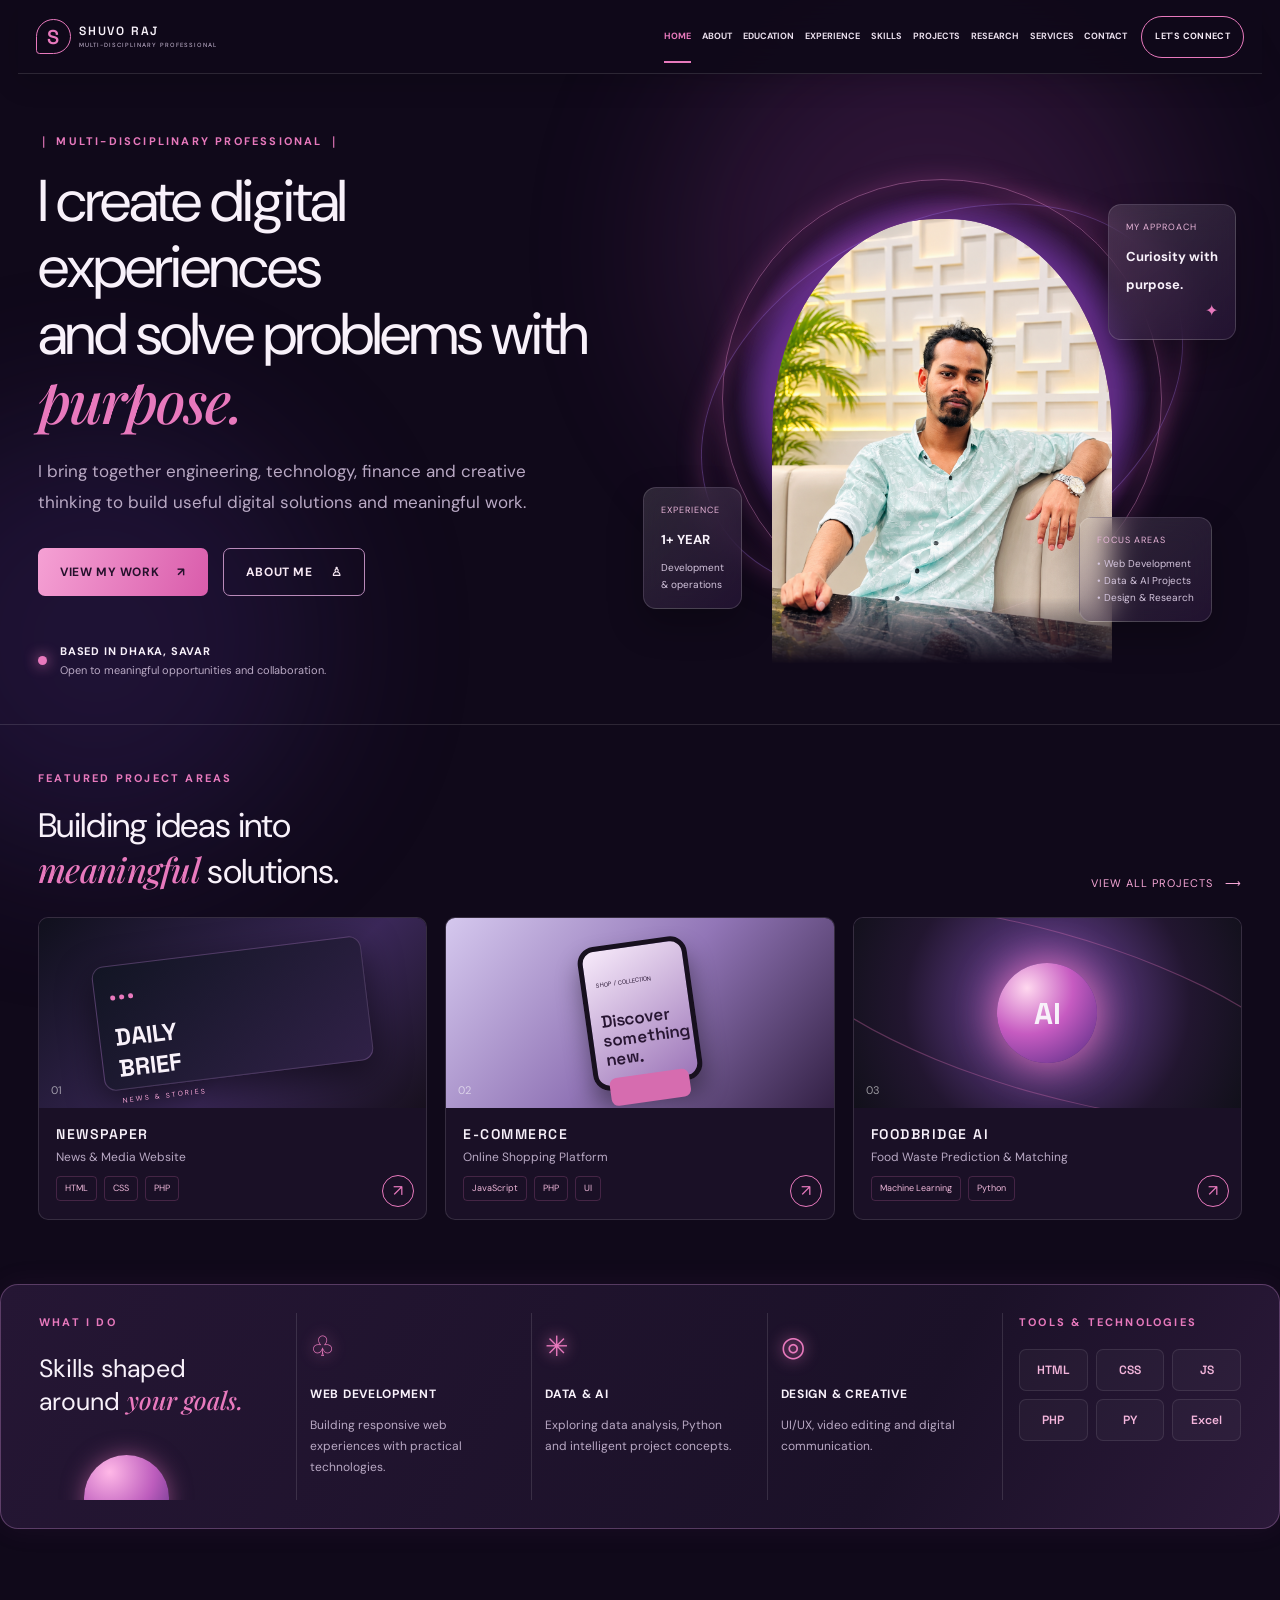
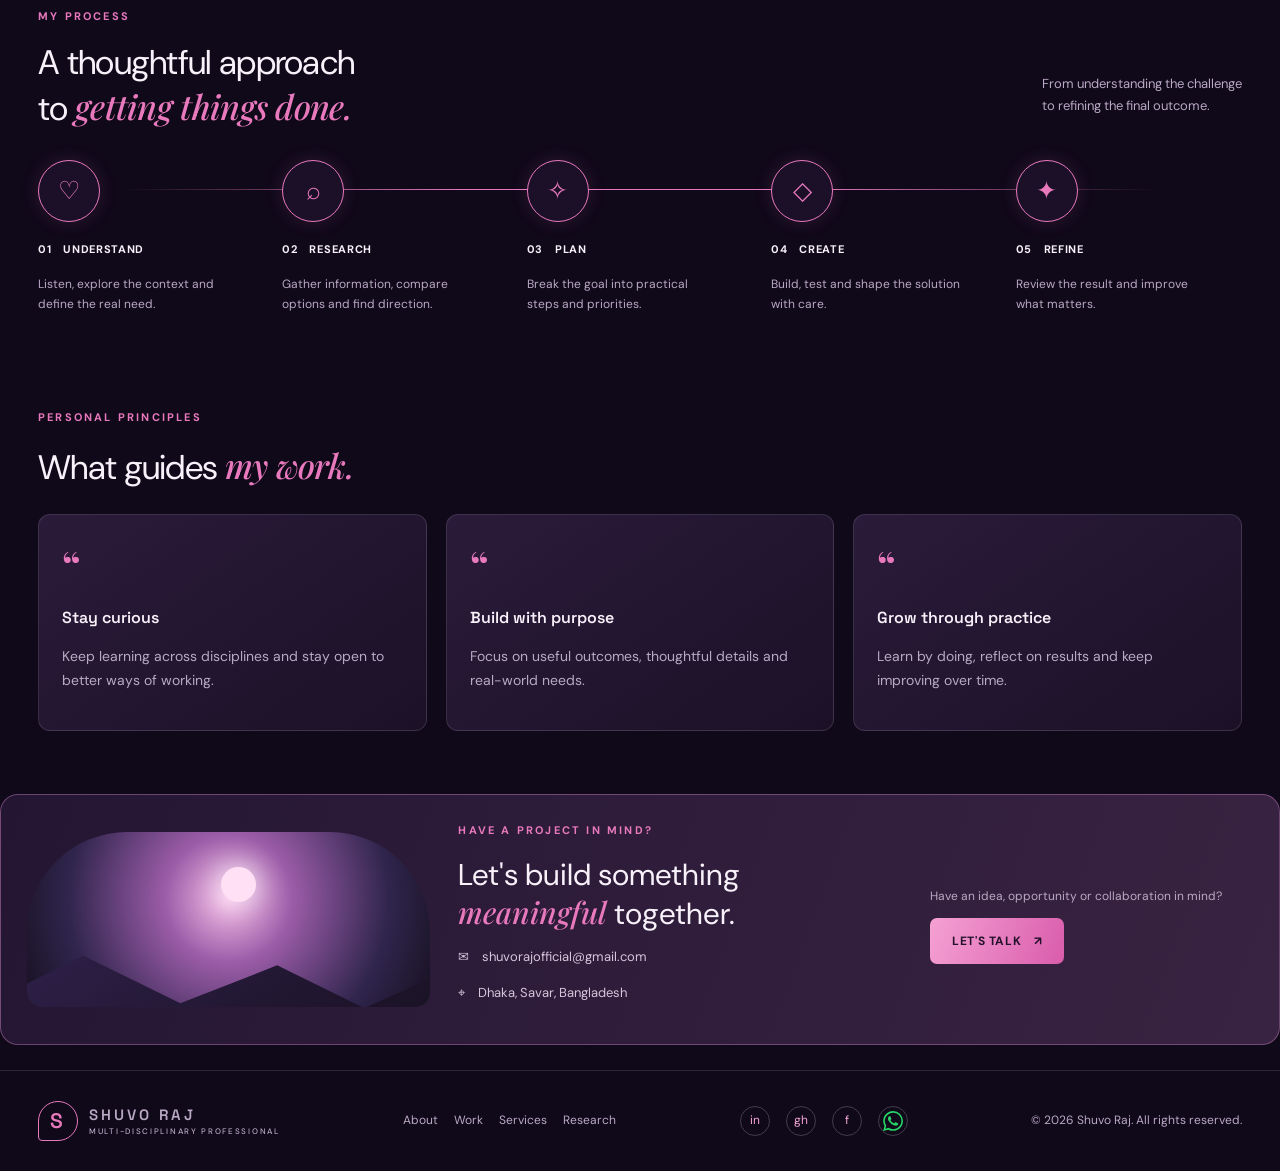
==== commit 4773ea9e: "Add WhatsApp icon to portfolio footer" ====
--- a/index.html
+++ b/index.html
@@ -1,73 +1,360 @@
+
 <!doctype html>
-<html lang="en"><head>
-<meta charset="utf-8"><meta name="viewport" content="width=device-width,initial-scale=1">
+<html lang="en">
+<head>
+<meta charset="utf-8">
+<meta name="viewport" content="width=device-width,initial-scale=1">
 <meta name="description" content="Shuvo Raj — multi-disciplinary professional in engineering, technology, finance and creative work.">
-<meta name="theme-color" content="#10091a"><title>Shuvo Raj | Multi-disciplinary Professional</title>
-<link rel="preconnect" href="https://fonts.googleapis.com"><link rel="preconnect" href="https://fonts.gstatic.com" crossorigin>
+<meta name="theme-color" content="#10091a">
+<title>Shuvo Raj | Multi-disciplinary Professional</title>
+
+<link rel="preconnect" href="https://fonts.googleapis.com">
+<link rel="preconnect" href="https://fonts.gstatic.com" crossorigin>
 <link href="https://fonts.googleapis.com/css2?family=DM+Sans:wght@300;400;500;600;700&family=Playfair+Display:ital,wght@1,500&family=Space+Grotesk:wght@400;500;600;700&display=swap" rel="stylesheet">
-<link rel="stylesheet" href="css/style.css"><link rel="stylesheet" href="css/animations.css">
-</head><body class="home-page">
-<div class="page-wipe"></div><div class="ambient ambient-a"></div><div class="ambient ambient-b"></div>
+
+<link rel="stylesheet" href="css/style.css">
+<link rel="stylesheet" href="css/animations.css">
+</head>
+
+<body class="home-page">
+
+<div class="page-wipe"></div>
+<div class="ambient ambient-a"></div>
+<div class="ambient ambient-b"></div>
+
 <header class="site-header">
-<a class="brand" href="index.html"><span class="brand-mark">S</span><span class="brand-name">SHUVO RAJ<small>MULTI-DISCIPLINARY PROFESSIONAL</small></span></a>
+
+<a class="brand" href="index.html">
+<span class="brand-mark">S</span>
+<span class="brand-name">SHUVO RAJ
+<small>MULTI-DISCIPLINARY PROFESSIONAL</small>
+</span>
+</a>
+
 <nav class="nav" id="site-navigation" aria-label="Main navigation">
-<a href="index.html" class="active">HOME</a><a href="about.html">ABOUT</a><a href="education.html">EDUCATION</a><a href="experience.html">EXPERIENCE</a><a href="skills.html">SKILLS</a><a href="projects.html">PROJECTS</a><a href="research.html">RESEARCH</a><a href="services.html">SERVICES</a><a href="contact.html">CONTACT</a>
+<a href="index.html" class="active">HOME</a>
+<a href="about.html">ABOUT</a>
+<a href="education.html">EDUCATION</a>
+<a href="experience.html">EXPERIENCE</a>
+<a href="skills.html">SKILLS</a>
+<a href="projects.html">PROJECTS</a>
+<a href="research.html">RESEARCH</a>
+<a href="services.html">SERVICES</a>
+<a href="contact.html">CONTACT</a>
 </nav>
+
 <a class="header-connect" href="contact.html">LET'S CONNECT</a>
-<button class="menu-toggle" type="button" aria-label="Open navigation menu" aria-controls="site-navigation" aria-expanded="false"><span></span><span></span><span></span></button>
+
+<button class="menu-toggle" type="button" aria-label="Open navigation menu" aria-controls="site-navigation" aria-expanded="false">
+<span></span><span></span><span></span>
+</button>
+
 </header>
+
 <main>
+
 <section class="home-hero">
- <div class="hero-copy reveal">
-  <p class="eyebrow">｜ MULTI-DISCIPLINARY PROFESSIONAL ｜</p>
-  <h1>I create digital experiences<br>and solve problems with <em>purpose.</em></h1>
-  <p class="hero-description">I bring together engineering, technology, finance and creative thinking to build useful digital solutions and meaningful work.</p>
-  <div class="actions"><a class="btn primary" href="projects.html">VIEW MY WORK <span>↗</span></a><a class="btn ghost" href="about.html">ABOUT ME <span>♙</span></a></div>
-  <div class="availability"><i></i><div><b>BASED IN DHAKA, SAVAR</b><small>Open to meaningful opportunities and collaboration.</small></div></div>
- </div>
- <div class="hero-visual reveal">
-  <div class="hero-halo"></div><div class="hero-ring ring-a"></div><div class="hero-ring ring-b"></div>
-  <div class="portrait-frame"><img src="assets/images/shuvo-raj.png" alt="Shuvo Raj"></div>
-  <div class="float-card card-purpose"><small>MY APPROACH</small><b>Curiosity with<br>purpose.</b><span>✦</span></div>
-  <div class="float-card card-experience"><small>EXPERIENCE</small><b>1+ YEAR</b><p>Development<br>& operations</p></div>
-  <div class="float-card card-focus"><small>FOCUS AREAS</small><p>• Web Development<br>• Data & AI Projects<br>• Design & Research</p></div>
- </div>
-</section>
+
+<div class="hero-copy reveal">
+
+<p class="eyebrow">｜ MULTI-DISCIPLINARY PROFESSIONAL ｜</p>
+
+<h1>I create digital experiences<br>and solve problems with <em>purpose.</em></h1>
+
+<p class="hero-description">
+I bring together engineering, technology, finance and creative thinking to build useful digital solutions and meaningful work.
+</p>
+
+<div class="actions">
+<a class="btn primary" href="projects.html">VIEW MY WORK <span>↗</span></a>
+<a class="btn ghost" href="about.html">ABOUT ME <span>♙</span></a>
+</div>
+
+<div class="availability">
+<i></i>
+<div>
+<b>BASED IN DHAKA, SAVAR</b>
+<small>Open to meaningful opportunities and collaboration.</small>
+</div>
+</div>
+
+</div>
+
+<div class="hero-visual reveal">
+
+<div class="hero-halo"></div>
+<div class="hero-ring ring-a"></div>
+<div class="hero-ring ring-b"></div>
+
+<div class="portrait-frame">
+<img src="assets/images/shuvo-raj.png" alt="Shuvo Raj">
+</div>
+
+<div class="float-card card-purpose">
+<small>MY APPROACH</small>
+<b>Curiosity with<br>purpose.</b>
+<span>✦</span>
+</div>
+
+<div class="float-card card-experience">
+<small>EXPERIENCE</small>
+<b>1+ YEAR</b>
+<p>Development<br>& operations</p>
+</div>
+
+<div class="float-card card-focus">
+<small>FOCUS AREAS</small>
+<p>• Web Development<br>• Data & AI Projects<br>• Design & Research</p>
+</div>
+
+</div>
+</section>
+
 <section class="featured-section section-shell reveal">
- <div class="section-head"><div><p class="eyebrow">FEATURED PROJECT AREAS</p><h2>Building ideas into<br><em>meaningful</em> solutions.</h2></div><a class="text-link" href="projects.html">VIEW ALL PROJECTS　⟶</a></div>
- <div class="featured-grid">
-  <a class="feature-card" href="projects.html"><div class="feature-image feature-news"><span>01</span><div class="mock-window"><i></i><i></i><i></i><b>DAILY<br>BRIEF</b><small>NEWS & STORIES</small></div></div><div class="feature-info"><h3>NEWSPAPER</h3><p>News & Media Website</p><div class="tags"><span>HTML</span><span>CSS</span><span>PHP</span></div></div><b class="round-arrow">↗</b></a>
-  <a class="feature-card" href="projects.html"><div class="feature-image feature-shop"><span>02</span><div class="phone-mock"><small>SHOP / COLLECTION</small><b>Discover<br>something<br>new.</b><i></i></div></div><div class="feature-info"><h3>E-COMMERCE</h3><p>Online Shopping Platform</p><div class="tags"><span>JavaScript</span><span>PHP</span><span>UI</span></div></div><b class="round-arrow">↗</b></a>
-  <a class="feature-card" href="projects.html"><div class="feature-image feature-ai"><span>03</span><div class="ai-orb">AI</div><div class="ai-lines"></div></div><div class="feature-info"><h3>FOODBRIDGE AI</h3><p>Food Waste Prediction & Matching</p><div class="tags"><span>Machine Learning</span><span>Python</span></div></div><b class="round-arrow">↗</b></a>
- </div>
-</section>
+
+<div class="section-head">
+<div>
+<p class="eyebrow">FEATURED PROJECT AREAS</p>
+<h2>Building ideas into<br><em>meaningful</em> solutions.</h2>
+</div>
+<a class="text-link" href="projects.html">VIEW ALL PROJECTS　⟶</a>
+</div>
+
+<div class="featured-grid">
+
+<a class="feature-card" href="projects.html">
+<div class="feature-image feature-news">
+<span>01</span>
+<div class="mock-window">
+<i></i><i></i><i></i>
+<b>DAILY<br>BRIEF</b>
+<small>NEWS & STORIES</small>
+</div>
+</div>
+<div class="feature-info">
+<h3>NEWSPAPER</h3>
+<p>News & Media Website</p>
+<div class="tags"><span>HTML</span><span>CSS</span><span>PHP</span></div>
+</div>
+<b class="round-arrow">↗</b>
+</a>
+
+<a class="feature-card" href="projects.html">
+<div class="feature-image feature-shop">
+<span>02</span>
+<div class="phone-mock">
+<small>SHOP / COLLECTION</small>
+<b>Discover<br>something<br>new.</b>
+<i></i>
+</div>
+</div>
+<div class="feature-info">
+<h3>E-COMMERCE</h3>
+<p>Online Shopping Platform</p>
+<div class="tags"><span>JavaScript</span><span>PHP</span><span>UI</span></div>
+</div>
+<b class="round-arrow">↗</b>
+</a>
+
+<a class="feature-card" href="projects.html">
+<div class="feature-image feature-ai">
+<span>03</span>
+<div class="ai-orb">AI</div>
+<div class="ai-lines"></div>
+</div>
+<div class="feature-info">
+<h3>FOODBRIDGE AI</h3>
+<p>Food Waste Prediction & Matching</p>
+<div class="tags"><span>Machine Learning</span><span>Python</span></div>
+</div>
+<b class="round-arrow">↗</b>
+</a>
+
+</div>
+</section>
+
 <section class="services-band section-shell reveal">
- <div class="services-intro"><p class="eyebrow">WHAT I DO</p><h2>Skills shaped<br>around <em>your goals.</em></h2><div class="planet"></div></div>
- <div class="service-mini"><div class="line-icon">♧</div><h3>WEB DEVELOPMENT</h3><p>Building responsive web experiences with practical technologies.</p></div>
- <div class="service-mini"><div class="line-icon">✳</div><h3>DATA & AI</h3><p>Exploring data analysis, Python and intelligent project concepts.</p></div>
- <div class="service-mini"><div class="line-icon">◎</div><h3>DESIGN & CREATIVE</h3><p>UI/UX, video editing and digital communication.</p></div>
- <div class="tools-panel"><p class="eyebrow">TOOLS & TECHNOLOGIES</p><div class="tool-grid"><span>HTML</span><span>CSS</span><span>JS</span><span>PHP</span><span>PY</span><span>Excel</span></div></div>
-</section>
+
+<div class="services-intro">
+<p class="eyebrow">WHAT I DO</p>
+<h2>Skills shaped<br>around <em>your goals.</em></h2>
+<div class="planet"></div>
+</div>
+
+<div class="service-mini">
+<div class="line-icon">♧</div>
+<h3>WEB DEVELOPMENT</h3>
+<p>Building responsive web experiences with practical technologies.</p>
+</div>
+
+<div class="service-mini">
+<div class="line-icon">✳</div>
+<h3>DATA & AI</h3>
+<p>Exploring data analysis, Python and intelligent project concepts.</p>
+</div>
+
+<div class="service-mini">
+<div class="line-icon">◎</div>
+<h3>DESIGN & CREATIVE</h3>
+<p>UI/UX, video editing and digital communication.</p>
+</div>
+
+<div class="tools-panel">
+<p class="eyebrow">TOOLS & TECHNOLOGIES</p>
+<div class="tool-grid">
+<span>HTML</span><span>CSS</span><span>JS</span><span>PHP</span><span>PY</span><span>Excel</span>
+</div>
+</div>
+
+</section>
+
 <section class="process-section section-shell reveal">
- <div class="section-head"><div><p class="eyebrow">MY PROCESS</p><h2>A thoughtful approach<br>to <em>getting things done.</em></h2></div><p class="section-note">From understanding the challenge<br>to refining the final outcome.</p></div>
- <div class="process-track">
-  <article><div class="process-icon">♡</div><b>01　UNDERSTAND</b><p>Listen, explore the context and define the real need.</p></article>
-  <article><div class="process-icon">⌕</div><b>02　RESEARCH</b><p>Gather information, compare options and find direction.</p></article>
-  <article><div class="process-icon">✧</div><b>03　PLAN</b><p>Break the goal into practical steps and priorities.</p></article>
-  <article><div class="process-icon">◇</div><b>04　CREATE</b><p>Build, test and shape the solution with care.</p></article>
-  <article><div class="process-icon">✦</div><b>05　REFINE</b><p>Review the result and improve what matters.</p></article>
- </div>
-</section>
+
+<div class="section-head">
+<div>
+<p class="eyebrow">MY PROCESS</p>
+<h2>A thoughtful approach<br>to <em>getting things done.</em></h2>
+</div>
+<p class="section-note">From understanding the challenge<br>to refining the final outcome.</p>
+</div>
+
+<div class="process-track">
+
+<article>
+<div class="process-icon">♡</div>
+<b>01　UNDERSTAND</b>
+<p>Listen, explore the context and define the real need.</p>
+</article>
+
+<article>
+<div class="process-icon">⌕</div>
+<b>02　RESEARCH</b>
+<p>Gather information, compare options and find direction.</p>
+</article>
+
+<article>
+<div class="process-icon">✧</div>
+<b>03　PLAN</b>
+<p>Break the goal into practical steps and priorities.</p>
+</article>
+
+<article>
+<div class="process-icon">◇</div>
+<b>04　CREATE</b>
+<p>Build, test and shape the solution with care.</p>
+</article>
+
+<article>
+<div class="process-icon">✦</div>
+<b>05　REFINE</b>
+<p>Review the result and improve what matters.</p>
+</article>
+
+</div>
+</section>
+
 <section class="testimonials-section section-shell reveal">
- <div class="section-head"><div><p class="eyebrow">PERSONAL PRINCIPLES</p><h2>What guides <em>my work.</em></h2></div></div>
- <div class="cards three principle-cards"><article class="glass"><b class="quote-mark">“</b><h3>Stay curious</h3><p>Keep learning across disciplines and stay open to better ways of working.</p></article><article class="glass"><b class="quote-mark">“</b><h3>Build with purpose</h3><p>Focus on useful outcomes, thoughtful details and real-world needs.</p></article><article class="glass"><b class="quote-mark">“</b><h3>Grow through practice</h3><p>Learn by doing, reflect on results and keep improving over time.</p></article></div>
-</section>
+
+<div class="section-head">
+<div>
+<p class="eyebrow">PERSONAL PRINCIPLES</p>
+<h2>What guides <em>my work.</em></h2>
+</div>
+</div>
+
+<div class="cards three principle-cards">
+
+<article class="glass">
+<b class="quote-mark">“</b>
+<h3>Stay curious</h3>
+<p>Keep learning across disciplines and stay open to better ways of working.</p>
+</article>
+
+<article class="glass">
+<b class="quote-mark">“</b>
+<h3>Build with purpose</h3>
+<p>Focus on useful outcomes, thoughtful details and real-world needs.</p>
+</article>
+
+<article class="glass">
+<b class="quote-mark">“</b>
+<h3>Grow through practice</h3>
+<p>Learn by doing, reflect on results and keep improving over time.</p>
+</article>
+
+</div>
+</section>
+
 <section class="contact-panel section-shell reveal">
- <div class="contact-art"><div class="contact-moon"></div><div class="contact-mountains"></div></div>
- <div class="contact-copy"><p class="eyebrow">HAVE A PROJECT IN MIND?</p><h2>Let's build something<br><em>meaningful</em> together.</h2><p><a href="mailto:shuvorajofficial@gmail.com">✉　shuvorajofficial@gmail.com</a></p><p>⌖　Dhaka, Savar, Bangladesh</p></div>
- <div class="contact-action"><p>Have an idea, opportunity or collaboration in mind?</p><a class="btn primary" href="contact.html">LET'S TALK　↗</a></div>
-</section>
+
+<div class="contact-art">
+<div class="contact-moon"></div>
+<div class="contact-mountains"></div>
+</div>
+
+<div class="contact-copy">
+<p class="eyebrow">HAVE A PROJECT IN MIND?</p>
+<h2>Let's build something<br><em>meaningful</em> together.</h2>
+<p><a href="mailto:shuvorajofficial@gmail.com">✉　shuvorajofficial@gmail.com</a></p>
+<p>⌖　Dhaka, Savar, Bangladesh</p>
+</div>
+
+<div class="contact-action">
+<p>Have an idea, opportunity or collaboration in mind?</p>
+<a class="btn primary" href="contact.html">LET'S TALK　↗</a>
+</div>
+
+</section>
+
 </main>
-<footer class="footer"><a class="brand" href="index.html"><span class="brand-mark">S</span><span class="brand-name">SHUVO RAJ<small>MULTI-DISCIPLINARY PROFESSIONAL</small></span></a><div class="footer-links"><a href="about.html">About</a><a href="projects.html">Work</a><a href="services.html">Services</a><a href="research.html">Research</a></div><div class="footer-social"><a href="https://www.linkedin.com/in/shuvo-raj-a5141a255/" target="_blank">in</a><a href="https://github.com/devloparshuvoraj" target="_blank">gh</a><a href="https://www.facebook.com/shuvo.raj987" target="_blank">f</a></div><p>© <span class="year"></span> Shuvo Raj. All rights reserved.</p></footer>
-<script src="js/main.js"></script><script src="js/animations.js"></script><script src="js/transitions.js"></script>
-</body></html>+
+<footer class="footer">
+
+<a class="brand" href="index.html">
+<span class="brand-mark">S</span>
+<span class="brand-name">SHUVO RAJ
+<small>MULTI-DISCIPLINARY PROFESSIONAL</small>
+</span>
+</a>
+
+<div class="footer-links">
+<a href="about.html">About</a>
+<a href="projects.html">Work</a>
+<a href="services.html">Services</a>
+<a href="research.html">Research</a>
+</div>
+
+<div class="footer-social">
+
+<a href="https://www.linkedin.com/in/shuvo-raj-a5141a255/" target="_blank" rel="noopener noreferrer" aria-label="LinkedIn">in</a>
+
+<a href="https://github.com/devloparshuvoraj" target="_blank" rel="noopener noreferrer" aria-label="GitHub">gh</a>
+
+<a href="https://www.facebook.com/shuvo.raj987" target="_blank" rel="noopener noreferrer" aria-label="Facebook">f</a>
+
+<!-- WhatsApp -->
+<a
+href="https://wa.me/8801738446515?text=Hello%20Shuvo!%20I%20visited%20your%20portfolio%20website%20and%20would%20like%20to%20discuss%20a%20project%20or%20collaboration%20opportunity%20with%20you."
+target="_blank"
+rel="noopener noreferrer"
+aria-label="WhatsApp"
+title="Chat with me on WhatsApp"
+style="color:#25D366;"
+>
+<svg xmlns="http://www.w3.org/2000/svg" width="20" height="20" viewBox="0 0 24 24" fill="currentColor" aria-hidden="true">
+<path d="M20.52 3.48A11.8 11.8 0 0 0 12.1 0C5.55 0 .22 5.33.22 11.88c0 2.1.55 4.16 1.6 5.98L.12 24l6.3-1.65a11.85 11.85 0 0 0 5.68 1.45h.01c6.55 0 11.88-5.33 11.88-11.88a11.8 11.8 0 0 0-3.47-8.44ZM12.1 21.8a9.9 9.9 0 0 1-5.05-1.38l-.36-.21-3.74.98.99-3.65-.23-.37a9.87 9.87 0 0 1-1.52-5.29c0-5.47 4.45-9.92 9.92-9.92a9.85 9.85 0 0 1 7.02 2.91 9.85 9.85 0 0 1 2.9 7.01c0 5.47-4.45 9.92-9.93 9.92Zm5.44-7.43c-.3-.15-1.77-.87-2.04-.97-.28-.1-.48-.15-.68.15-.2.3-.78.97-.96 1.17-.18.2-.35.22-.65.07-.3-.15-1.26-.46-2.4-1.47-.89-.79-1.48-1.77-1.66-2.07-.17-.3-.02-.46.13-.61.14-.13.3-.35.45-.52.15-.18.2-.3.3-.5.1-.2.05-.37-.03-.52-.08-.15-.68-1.63-.93-2.23-.24-.58-.49-.5-.68-.51h-.58c-.2 0-.52.07-.8.37-.28.3-1.05 1.02-1.05 2.49 0 1.47 1.08 2.89 1.23 3.09.15.2 2.12 3.24 5.13 4.54.72.31 1.28.5 1.72.64.72.23 1.37.2 1.89.12.58-.09 1.77-.72 2.02-1.42.25-.7.25-1.3.18-1.42-.08-.13-.28-.2-.58-.35Z"/>
+</svg>
+</a>
+
+</div>
+
+<p>© <span class="year"></span> Shuvo Raj. All rights reserved.</p>
+
+</footer>
+
+<script src="js/main.js"></script>
+<script src="js/animations.js"></script>
+<script src="js/transitions.js"></script>
+
+</body>
+</html>
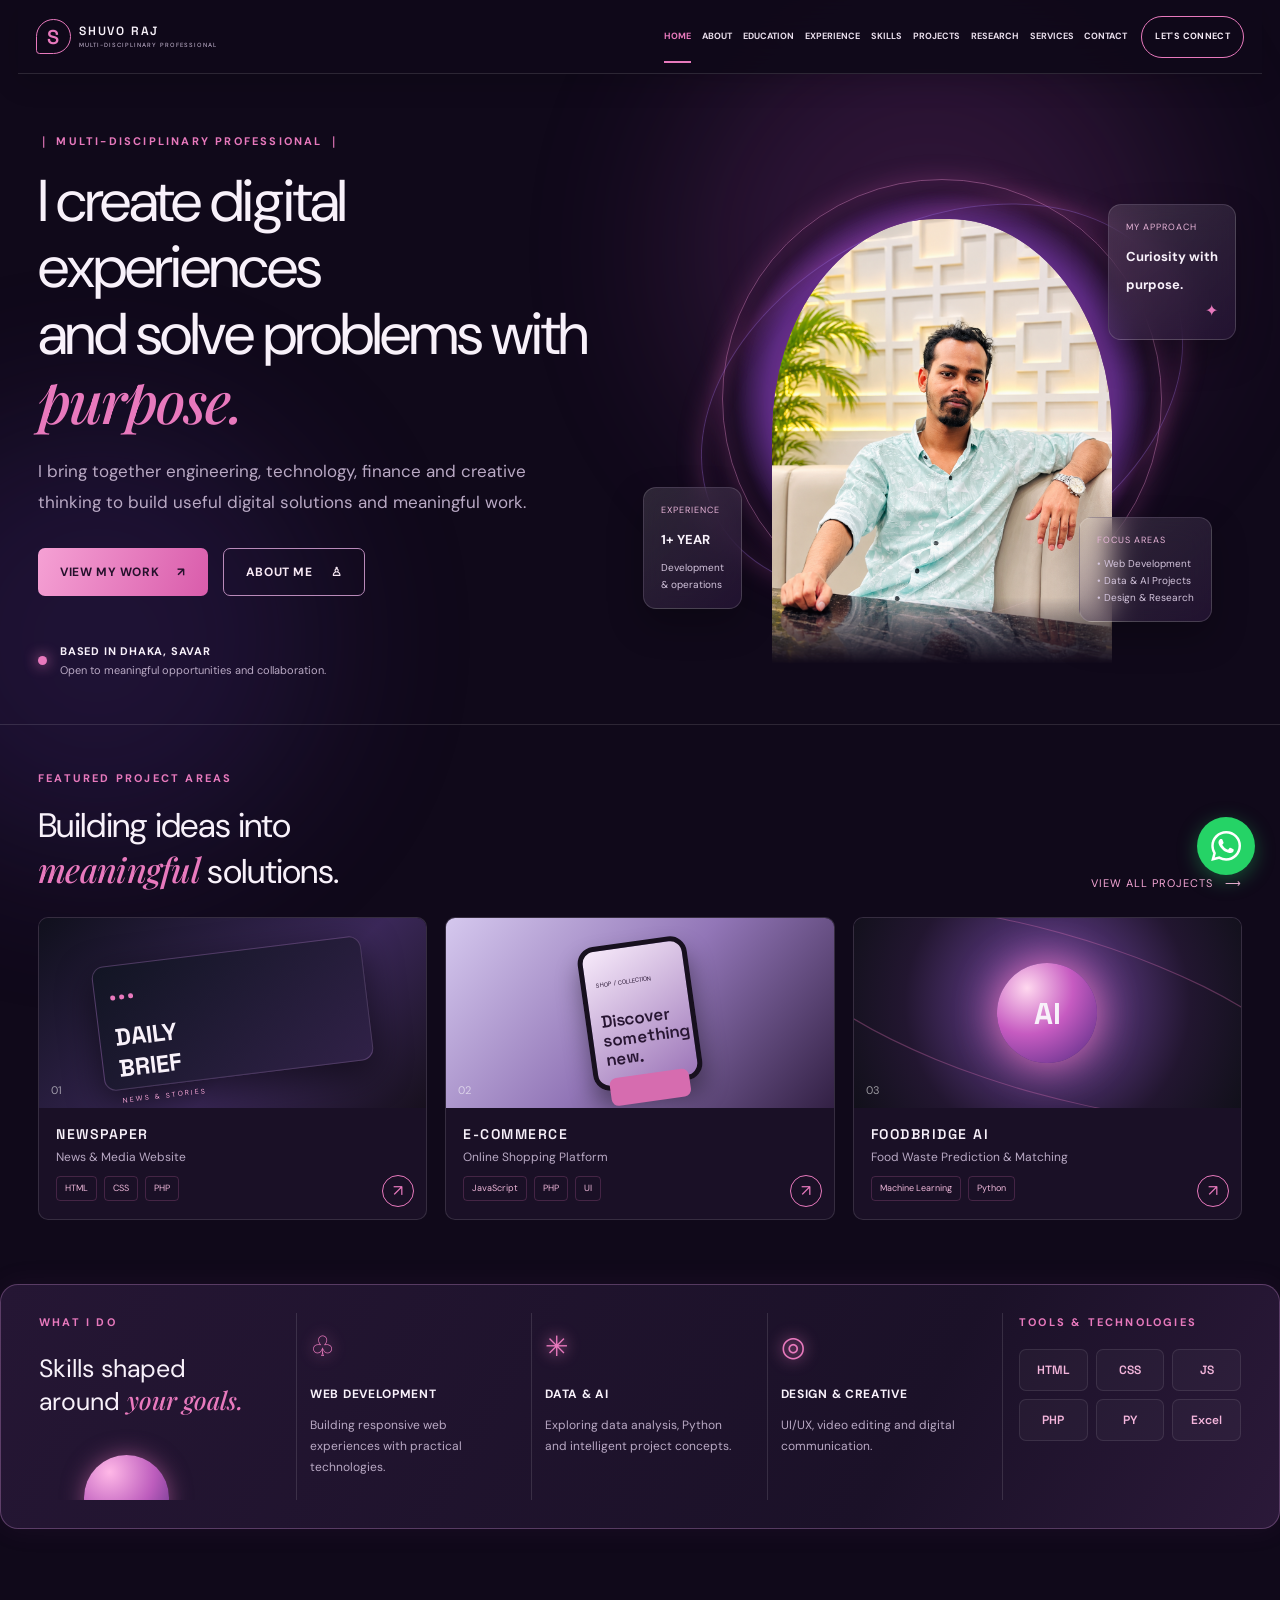
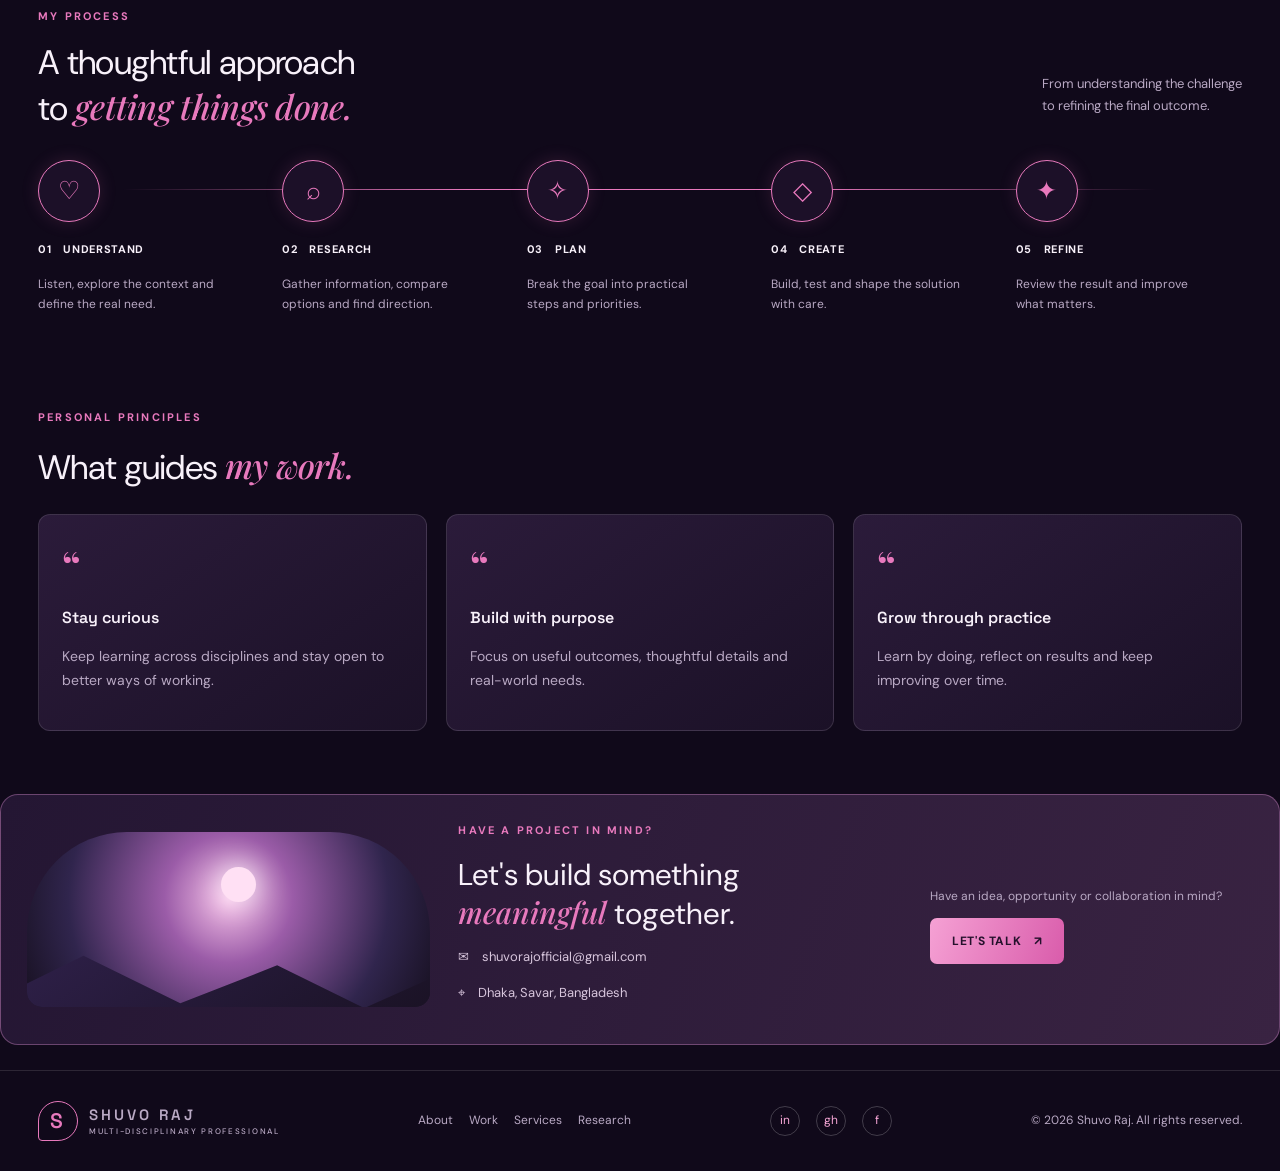
==== commit 3653fa68: "Add floating WhatsApp button" ====
--- a/index.html
+++ b/index.html
@@ -6,14 +6,70 @@
 <meta name="viewport" content="width=device-width,initial-scale=1">
 <meta name="description" content="Shuvo Raj — multi-disciplinary professional in engineering, technology, finance and creative work.">
 <meta name="theme-color" content="#10091a">
+
 <title>Shuvo Raj | Multi-disciplinary Professional</title>
 
 <link rel="preconnect" href="https://fonts.googleapis.com">
 <link rel="preconnect" href="https://fonts.gstatic.com" crossorigin>
+
 <link href="https://fonts.googleapis.com/css2?family=DM+Sans:wght@300;400;500;600;700&family=Playfair+Display:ital,wght@1,500&family=Space+Grotesk:wght@400;500;600;700&display=swap" rel="stylesheet">
 
 <link rel="stylesheet" href="css/style.css">
 <link rel="stylesheet" href="css/animations.css">
+
+<!-- FLOATING WHATSAPP BUTTON CSS -->
+<style>
+.whatsapp-float {
+    position: fixed;
+    right: 25px;
+    bottom: 25px;
+    width: 58px;
+    height: 58px;
+    background: #25D366;
+    color: #ffffff !important;
+    display: flex;
+    align-items: center;
+    justify-content: center;
+    border-radius: 50%;
+    z-index: 999999;
+    box-shadow: 0 5px 20px rgba(37, 211, 102, 0.35);
+    transition: all 0.3s ease;
+    text-decoration: none !important;
+    border: none;
+}
+
+.whatsapp-float:hover {
+    background: #1ebe5d;
+    transform: translateY(-5px) scale(1.06);
+    box-shadow: 0 8px 25px rgba(37, 211, 102, 0.45);
+}
+
+.whatsapp-float svg {
+    width: 30px;
+    height: 30px;
+    display: block;
+}
+
+.whatsapp-float:focus-visible {
+    outline: 3px solid #ffffff;
+    outline-offset: 4px;
+}
+
+@media (max-width: 600px) {
+    .whatsapp-float {
+        width: 52px;
+        height: 52px;
+        right: 18px;
+        bottom: 18px;
+    }
+
+    .whatsapp-float svg {
+        width: 27px;
+        height: 27px;
+    }
+}
+</style>
+
 </head>
 
 <body class="home-page">
@@ -26,7 +82,8 @@
 
 <a class="brand" href="index.html">
 <span class="brand-mark">S</span>
-<span class="brand-name">SHUVO RAJ
+<span class="brand-name">
+SHUVO RAJ
 <small>MULTI-DISCIPLINARY PROFESSIONAL</small>
 </span>
 </a>
@@ -45,29 +102,43 @@
 
 <a class="header-connect" href="contact.html">LET'S CONNECT</a>
 
-<button class="menu-toggle" type="button" aria-label="Open navigation menu" aria-controls="site-navigation" aria-expanded="false">
-<span></span><span></span><span></span>
+<button class="menu-toggle" type="button"
+aria-label="Open navigation menu"
+aria-controls="site-navigation"
+aria-expanded="false">
+<span></span>
+<span></span>
+<span></span>
 </button>
 
 </header>
 
 <main>
 
+<!-- HERO SECTION -->
 <section class="home-hero">
 
 <div class="hero-copy reveal">
 
 <p class="eyebrow">｜ MULTI-DISCIPLINARY PROFESSIONAL ｜</p>
 
-<h1>I create digital experiences<br>and solve problems with <em>purpose.</em></h1>
+<h1>
+I create digital experiences<br>
+and solve problems with <em>purpose.</em>
+</h1>
 
 <p class="hero-description">
 I bring together engineering, technology, finance and creative thinking to build useful digital solutions and meaningful work.
 </p>
 
 <div class="actions">
-<a class="btn primary" href="projects.html">VIEW MY WORK <span>↗</span></a>
-<a class="btn ghost" href="about.html">ABOUT ME <span>♙</span></a>
+<a class="btn primary" href="projects.html">
+VIEW MY WORK <span>↗</span>
+</a>
+
+<a class="btn ghost" href="about.html">
+ABOUT ME <span>♙</span>
+</a>
 </div>
 
 <div class="availability">
@@ -104,12 +175,17 @@
 
 <div class="float-card card-focus">
 <small>FOCUS AREAS</small>
-<p>• Web Development<br>• Data & AI Projects<br>• Design & Research</p>
-</div>
-
-</div>
-</section>
-
+<p>
+• Web Development<br>
+• Data & AI Projects<br>
+• Design & Research
+</p>
+</div>
+
+</div>
+</section>
+
+<!-- FEATURED PROJECTS -->
 <section class="featured-section section-shell reveal">
 
 <div class="section-head">
@@ -117,7 +193,10 @@
 <p class="eyebrow">FEATURED PROJECT AREAS</p>
 <h2>Building ideas into<br><em>meaningful</em> solutions.</h2>
 </div>
-<a class="text-link" href="projects.html">VIEW ALL PROJECTS　⟶</a>
+
+<a class="text-link" href="projects.html">
+VIEW ALL PROJECTS　⟶
+</a>
 </div>
 
 <div class="featured-grid">
@@ -131,10 +210,15 @@
 <small>NEWS & STORIES</small>
 </div>
 </div>
+
 <div class="feature-info">
 <h3>NEWSPAPER</h3>
 <p>News & Media Website</p>
-<div class="tags"><span>HTML</span><span>CSS</span><span>PHP</span></div>
+<div class="tags">
+<span>HTML</span>
+<span>CSS</span>
+<span>PHP</span>
+</div>
 </div>
 <b class="round-arrow">↗</b>
 </a>
@@ -148,10 +232,15 @@
 <i></i>
 </div>
 </div>
+
 <div class="feature-info">
 <h3>E-COMMERCE</h3>
 <p>Online Shopping Platform</p>
-<div class="tags"><span>JavaScript</span><span>PHP</span><span>UI</span></div>
+<div class="tags">
+<span>JavaScript</span>
+<span>PHP</span>
+<span>UI</span>
+</div>
 </div>
 <b class="round-arrow">↗</b>
 </a>
@@ -162,10 +251,14 @@
 <div class="ai-orb">AI</div>
 <div class="ai-lines"></div>
 </div>
+
 <div class="feature-info">
 <h3>FOODBRIDGE AI</h3>
 <p>Food Waste Prediction & Matching</p>
-<div class="tags"><span>Machine Learning</span><span>Python</span></div>
+<div class="tags">
+<span>Machine Learning</span>
+<span>Python</span>
+</div>
 </div>
 <b class="round-arrow">↗</b>
 </a>
@@ -173,6 +266,7 @@
 </div>
 </section>
 
+<!-- SERVICES SECTION -->
 <section class="services-band section-shell reveal">
 
 <div class="services-intro">
@@ -202,12 +296,18 @@
 <div class="tools-panel">
 <p class="eyebrow">TOOLS & TECHNOLOGIES</p>
 <div class="tool-grid">
-<span>HTML</span><span>CSS</span><span>JS</span><span>PHP</span><span>PY</span><span>Excel</span>
-</div>
-</div>
-
-</section>
-
+<span>HTML</span>
+<span>CSS</span>
+<span>JS</span>
+<span>PHP</span>
+<span>PY</span>
+<span>Excel</span>
+</div>
+</div>
+
+</section>
+
+<!-- PROCESS SECTION -->
 <section class="process-section section-shell reveal">
 
 <div class="section-head">
@@ -215,7 +315,11 @@
 <p class="eyebrow">MY PROCESS</p>
 <h2>A thoughtful approach<br>to <em>getting things done.</em></h2>
 </div>
-<p class="section-note">From understanding the challenge<br>to refining the final outcome.</p>
+
+<p class="section-note">
+From understanding the challenge<br>
+to refining the final outcome.
+</p>
 </div>
 
 <div class="process-track">
@@ -253,6 +357,7 @@
 </div>
 </section>
 
+<!-- PERSONAL PRINCIPLES -->
 <section class="testimonials-section section-shell reveal">
 
 <div class="section-head">
@@ -285,6 +390,7 @@
 </div>
 </section>
 
+<!-- CONTACT SECTION -->
 <section class="contact-panel section-shell reveal">
 
 <div class="contact-art">
@@ -295,7 +401,13 @@
 <div class="contact-copy">
 <p class="eyebrow">HAVE A PROJECT IN MIND?</p>
 <h2>Let's build something<br><em>meaningful</em> together.</h2>
-<p><a href="mailto:shuvorajofficial@gmail.com">✉　shuvorajofficial@gmail.com</a></p>
+
+<p>
+<a href="mailto:shuvorajofficial@gmail.com">
+✉　shuvorajofficial@gmail.com
+</a>
+</p>
+
 <p>⌖　Dhaka, Savar, Bangladesh</p>
 </div>
 
@@ -308,11 +420,13 @@
 
 </main>
 
+<!-- FOOTER -->
 <footer class="footer">
 
 <a class="brand" href="index.html">
 <span class="brand-mark">S</span>
-<span class="brand-name">SHUVO RAJ
+<span class="brand-name">
+SHUVO RAJ
 <small>MULTI-DISCIPLINARY PROFESSIONAL</small>
 </span>
 </a>
@@ -326,32 +440,49 @@
 
 <div class="footer-social">
 
-<a href="https://www.linkedin.com/in/shuvo-raj-a5141a255/" target="_blank" rel="noopener noreferrer" aria-label="LinkedIn">in</a>
-
-<a href="https://github.com/devloparshuvoraj" target="_blank" rel="noopener noreferrer" aria-label="GitHub">gh</a>
-
-<a href="https://www.facebook.com/shuvo.raj987" target="_blank" rel="noopener noreferrer" aria-label="Facebook">f</a>
-
-<!-- WhatsApp -->
+<a href="https://www.linkedin.com/in/shuvo-raj-a5141a255/"
+target="_blank" rel="noopener noreferrer"
+aria-label="LinkedIn">in</a>
+
+<a href="https://github.com/devloparshuvoraj"
+target="_blank" rel="noopener noreferrer"
+aria-label="GitHub">gh</a>
+
+<a href="https://www.facebook.com/shuvo.raj987"
+target="_blank" rel="noopener noreferrer"
+aria-label="Facebook">f</a>
+
+</div>
+
+<p>© <span class="year"></span> Shuvo Raj. All rights reserved.</p>
+
+</footer>
+
+<!-- FLOATING WHATSAPP BUTTON -->
 <a
+class="whatsapp-float"
 href="https://wa.me/8801738446515?text=Hello%20Shuvo!%20I%20visited%20your%20portfolio%20website%20and%20would%20like%20to%20discuss%20a%20project%20or%20collaboration%20opportunity%20with%20you."
 target="_blank"
 rel="noopener noreferrer"
-aria-label="WhatsApp"
-title="Chat with me on WhatsApp"
-style="color:#25D366;"
->
-<svg xmlns="http://www.w3.org/2000/svg" width="20" height="20" viewBox="0 0 24 24" fill="currentColor" aria-hidden="true">
-<path d="M20.52 3.48A11.8 11.8 0 0 0 12.1 0C5.55 0 .22 5.33.22 11.88c0 2.1.55 4.16 1.6 5.98L.12 24l6.3-1.65a11.85 11.85 0 0 0 5.68 1.45h.01c6.55 0 11.88-5.33 11.88-11.88a11.8 11.8 0 0 0-3.47-8.44ZM12.1 21.8a9.9 9.9 0 0 1-5.05-1.38l-.36-.21-3.74.98.99-3.65-.23-.37a9.87 9.87 0 0 1-1.52-5.29c0-5.47 4.45-9.92 9.92-9.92a9.85 9.85 0 0 1 7.02 2.91 9.85 9.85 0 0 1 2.9 7.01c0 5.47-4.45 9.92-9.93 9.92Zm5.44-7.43c-.3-.15-1.77-.87-2.04-.97-.28-.1-.48-.15-.68.15-.2.3-.78.97-.96 1.17-.18.2-.35.22-.65.07-.3-.15-1.26-.46-2.4-1.47-.89-.79-1.48-1.77-1.66-2.07-.17-.3-.02-.46.13-.61.14-.13.3-.35.45-.52.15-.18.2-.3.3-.5.1-.2.05-.37-.03-.52-.08-.15-.68-1.63-.93-2.23-.24-.58-.49-.5-.68-.51h-.58c-.2 0-.52.07-.8.37-.28.3-1.05 1.02-1.05 2.49 0 1.47 1.08 2.89 1.23 3.09.15.2 2.12 3.24 5.13 4.54.72.31 1.28.5 1.72.64.72.23 1.37.2 1.89.12.58-.09 1.77-.72 2.02-1.42.25-.7.25-1.3.18-1.42-.08-.13-.28-.2-.58-.35Z"/>
+aria-label="Chat with Shuvo on WhatsApp"
+title="Chat with me on WhatsApp">
+
+<svg xmlns="http://www.w3.org/2000/svg"
+viewBox="0 0 24 24"
+width="30"
+height="30"
+fill="currentColor"
+aria-hidden="true">
+
+<path d="M20.52 3.48A11.8 11.8 0 0 0 12.1 0C5.55 0 .22 5.33.22 11.88c0 2.1.55 4.16 1.6 5.98L.12 24l6.3-1.65a11.85 11.85 0 0 0 5.68 1.45h.01c6.55 0 11.88-5.33 11.88-11.88a11.8 11.8 0 0 0-3.47-8.44ZM12.1 21.8a9.9 9.9 0 0 1-5.05-1.38l-.36-.21-3.74.98.99-3.65-.23-.37a9.87 9.87 0 0 1-1.52-5.29c0-5.47 4.45-9.92 9.92-9.92a9.85 9.85 0 0 1 7.02 2.91 9.85 9.85 0 0 1 2.9 7.01c0 5.47-4.45 9.92-9.93 9.92Z"/>
+
+<path d="M17.54 14.37c-.3-.15-1.77-.87-2.04-.97-.28-.1-.48-.15-.68.15-.2.3-.78.97-.96 1.17-.18.2-.35.22-.65.07-.3-.15-1.26-.46-2.4-1.47-.89-.79-1.48-1.77-1.66-2.07-.17-.3-.02-.46.13-.61.14-.13.3-.35.45-.52.15-.18.2-.3.3-.5.1-.2.05-.37-.03-.52-.08-.15-.68-1.63-.93-2.23-.24-.58-.49-.5-.68-.51h-.58c-.2 0-.52.07-.8.37-.28.3-1.05 1.02-1.05 2.49 0 1.47 1.08 2.89 1.23 3.09.15.2 2.12 3.24 5.13 4.54.72.31 1.28.5 1.72.64.72.23 1.37.2 1.89.12.58-.09 1.77-.72 2.02-1.42.25-.7.25-1.3.18-1.42-.08-.13-.28-.2-.58-.35Z"/>
+
 </svg>
-</a>
-
-</div>
-
-<p>© <span class="year"></span> Shuvo Raj. All rights reserved.</p>
-
-</footer>
-
+
+</a>
+
+<!-- JAVASCRIPT -->
 <script src="js/main.js"></script>
 <script src="js/animations.js"></script>
 <script src="js/transitions.js"></script>
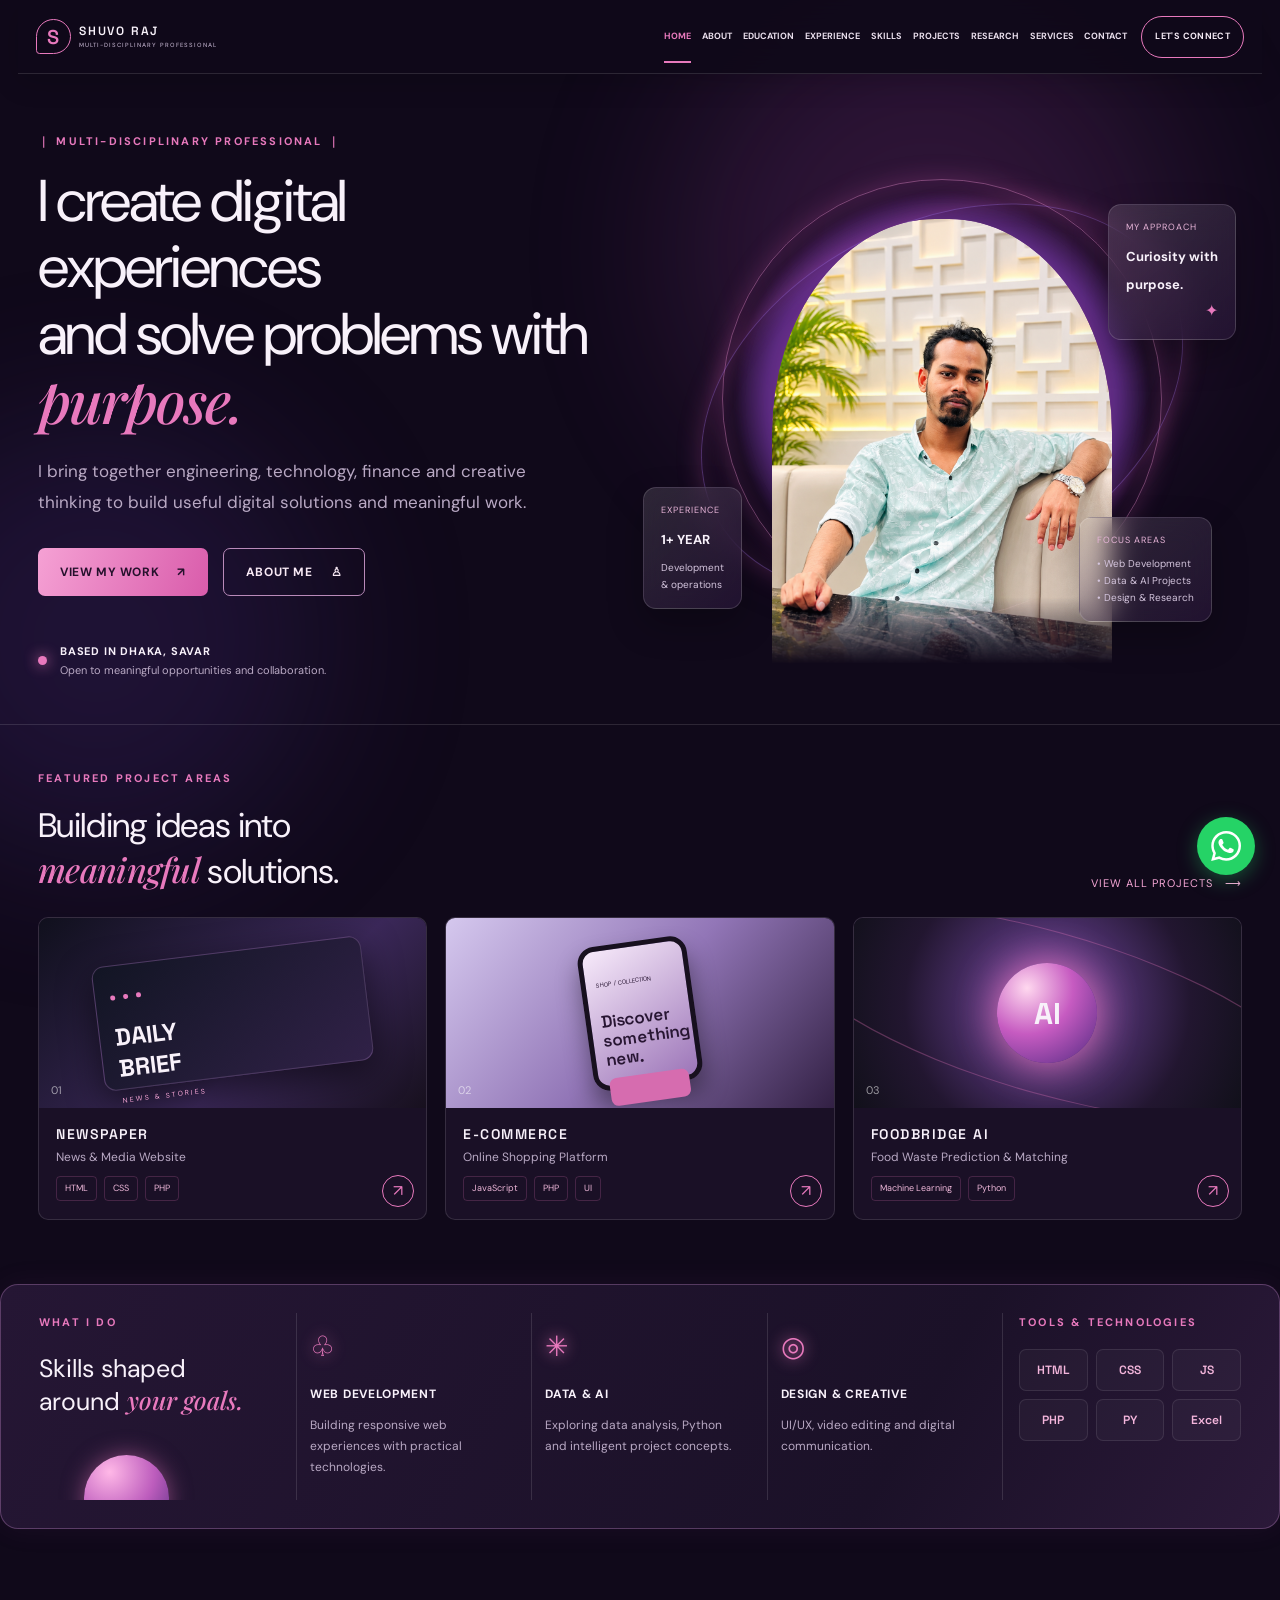
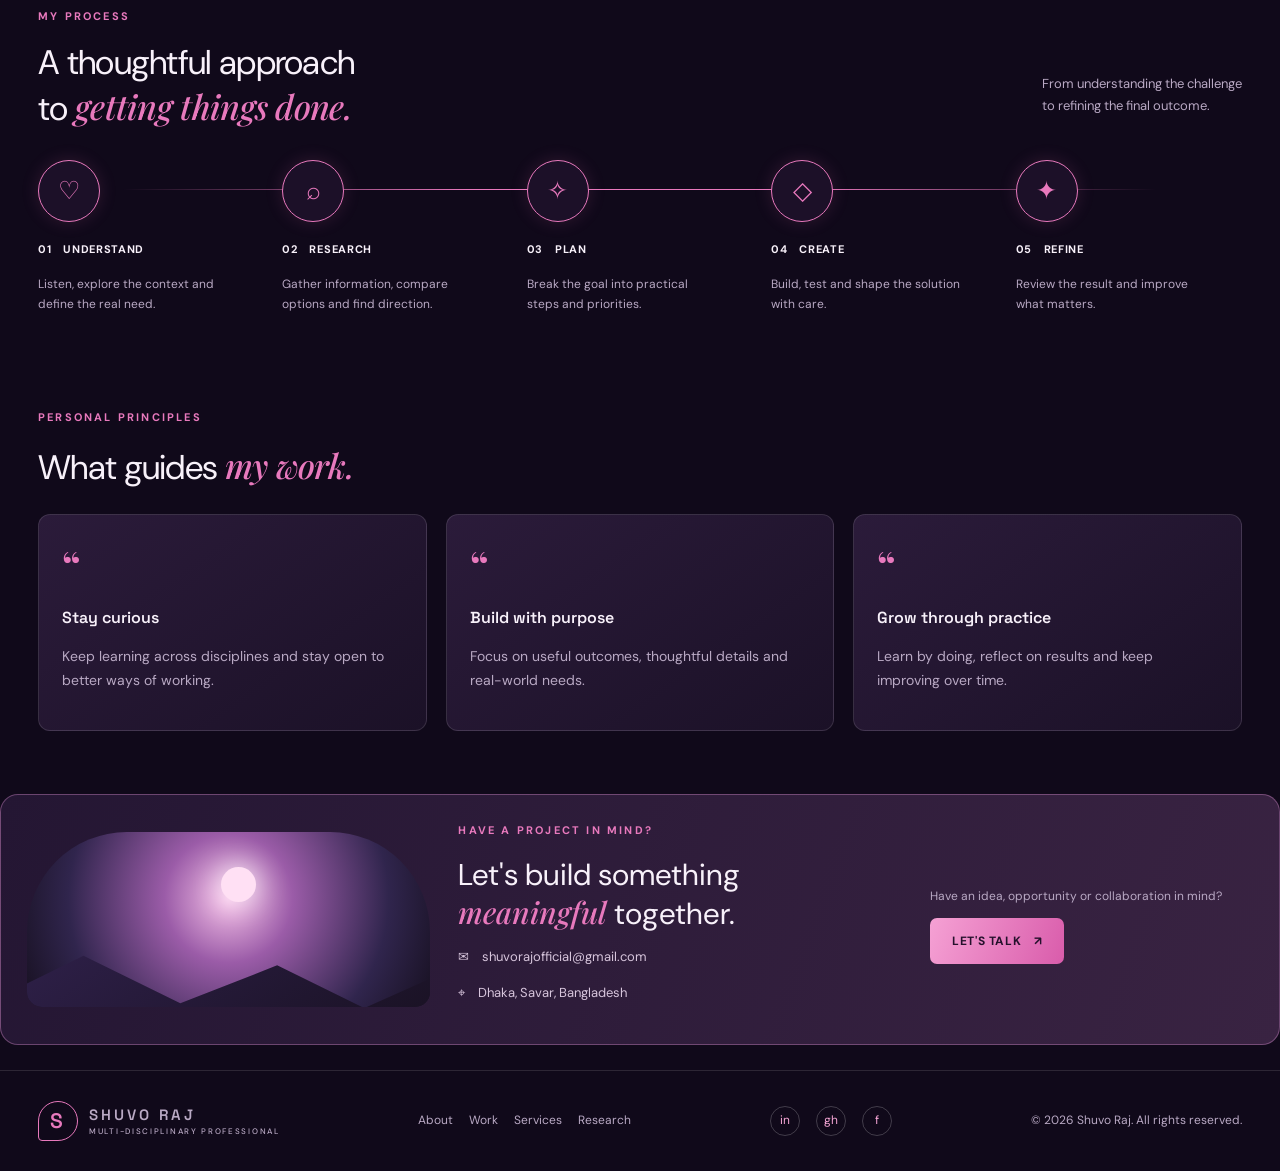
==== commit 81dc2491: "Update homepage and enable global WhatsApp button Removed floating WhatsApp button and associated CS" ====
--- a/index.html
+++ b/index.html
@@ -4,7 +4,9 @@
 <head>
 <meta charset="utf-8">
 <meta name="viewport" content="width=device-width,initial-scale=1">
+
 <meta name="description" content="Shuvo Raj — multi-disciplinary professional in engineering, technology, finance and creative work.">
+
 <meta name="theme-color" content="#10091a">
 
 <title>Shuvo Raj | Multi-disciplinary Professional</title>
@@ -16,59 +18,6 @@
 
 <link rel="stylesheet" href="css/style.css">
 <link rel="stylesheet" href="css/animations.css">
-
-<!-- FLOATING WHATSAPP BUTTON CSS -->
-<style>
-.whatsapp-float {
-    position: fixed;
-    right: 25px;
-    bottom: 25px;
-    width: 58px;
-    height: 58px;
-    background: #25D366;
-    color: #ffffff !important;
-    display: flex;
-    align-items: center;
-    justify-content: center;
-    border-radius: 50%;
-    z-index: 999999;
-    box-shadow: 0 5px 20px rgba(37, 211, 102, 0.35);
-    transition: all 0.3s ease;
-    text-decoration: none !important;
-    border: none;
-}
-
-.whatsapp-float:hover {
-    background: #1ebe5d;
-    transform: translateY(-5px) scale(1.06);
-    box-shadow: 0 8px 25px rgba(37, 211, 102, 0.45);
-}
-
-.whatsapp-float svg {
-    width: 30px;
-    height: 30px;
-    display: block;
-}
-
-.whatsapp-float:focus-visible {
-    outline: 3px solid #ffffff;
-    outline-offset: 4px;
-}
-
-@media (max-width: 600px) {
-    .whatsapp-float {
-        width: 52px;
-        height: 52px;
-        right: 18px;
-        bottom: 18px;
-    }
-
-    .whatsapp-float svg {
-        width: 27px;
-        height: 27px;
-    }
-}
-</style>
 
 </head>
 
@@ -78,6 +27,7 @@
 <div class="ambient ambient-a"></div>
 <div class="ambient ambient-b"></div>
 
+<!-- HEADER -->
 <header class="site-header">
 
 <a class="brand" href="index.html">
@@ -89,6 +39,7 @@
 </a>
 
 <nav class="nav" id="site-navigation" aria-label="Main navigation">
+
 <a href="index.html" class="active">HOME</a>
 <a href="about.html">ABOUT</a>
 <a href="education.html">EDUCATION</a>
@@ -98,24 +49,28 @@
 <a href="research.html">RESEARCH</a>
 <a href="services.html">SERVICES</a>
 <a href="contact.html">CONTACT</a>
+
 </nav>
 
 <a class="header-connect" href="contact.html">LET'S CONNECT</a>
 
-<button class="menu-toggle" type="button"
+<button class="menu-toggle"
+type="button"
 aria-label="Open navigation menu"
 aria-controls="site-navigation"
 aria-expanded="false">
+
 <span></span>
 <span></span>
 <span></span>
+
 </button>
 
 </header>
 
 <main>
 
-<!-- HERO SECTION -->
+<!-- HOME HERO SECTION -->
 <section class="home-hero">
 
 <div class="hero-copy reveal">
@@ -132,6 +87,7 @@
 </p>
 
 <div class="actions">
+
 <a class="btn primary" href="projects.html">
 VIEW MY WORK <span>↗</span>
 </a>
@@ -139,14 +95,18 @@
 <a class="btn ghost" href="about.html">
 ABOUT ME <span>♙</span>
 </a>
+
 </div>
 
 <div class="availability">
+
 <i></i>
+
 <div>
 <b>BASED IN DHAKA, SAVAR</b>
 <small>Open to meaningful opportunities and collaboration.</small>
 </div>
+
 </div>
 
 </div>
@@ -183,118 +143,186 @@
 </div>
 
 </div>
+
 </section>
 
-<!-- FEATURED PROJECTS -->
+<!-- FEATURED PROJECT SECTION -->
 <section class="featured-section section-shell reveal">
 
 <div class="section-head">
+
 <div>
 <p class="eyebrow">FEATURED PROJECT AREAS</p>
-<h2>Building ideas into<br><em>meaningful</em> solutions.</h2>
+
+<h2>
+Building ideas into<br>
+<em>meaningful</em> solutions.
+</h2>
 </div>
 
 <a class="text-link" href="projects.html">
 VIEW ALL PROJECTS　⟶
 </a>
+
 </div>
 
 <div class="featured-grid">
 
+<!-- PROJECT 01 -->
 <a class="feature-card" href="projects.html">
+
 <div class="feature-image feature-news">
+
 <span>01</span>
+
 <div class="mock-window">
-<i></i><i></i><i></i>
+<i></i>
+<i></i>
+<i></i>
+
 <b>DAILY<br>BRIEF</b>
 <small>NEWS & STORIES</small>
 </div>
+
 </div>
 
 <div class="feature-info">
+
 <h3>NEWSPAPER</h3>
 <p>News & Media Website</p>
+
 <div class="tags">
 <span>HTML</span>
 <span>CSS</span>
 <span>PHP</span>
 </div>
-</div>
+
+</div>
+
 <b class="round-arrow">↗</b>
-</a>
-
+
+</a>
+
+<!-- PROJECT 02 -->
 <a class="feature-card" href="projects.html">
+
 <div class="feature-image feature-shop">
+
 <span>02</span>
+
 <div class="phone-mock">
 <small>SHOP / COLLECTION</small>
 <b>Discover<br>something<br>new.</b>
 <i></i>
 </div>
+
 </div>
 
 <div class="feature-info">
+
 <h3>E-COMMERCE</h3>
 <p>Online Shopping Platform</p>
+
 <div class="tags">
 <span>JavaScript</span>
 <span>PHP</span>
 <span>UI</span>
 </div>
-</div>
+
+</div>
+
 <b class="round-arrow">↗</b>
-</a>
-
+
+</a>
+
+<!-- PROJECT 03 -->
 <a class="feature-card" href="projects.html">
+
 <div class="feature-image feature-ai">
+
 <span>03</span>
+
 <div class="ai-orb">AI</div>
 <div class="ai-lines"></div>
+
 </div>
 
 <div class="feature-info">
+
 <h3>FOODBRIDGE AI</h3>
 <p>Food Waste Prediction & Matching</p>
+
 <div class="tags">
 <span>Machine Learning</span>
 <span>Python</span>
 </div>
-</div>
+
+</div>
+
 <b class="round-arrow">↗</b>
-</a>
-
-</div>
+
+</a>
+
+</div>
+
 </section>
 
 <!-- SERVICES SECTION -->
 <section class="services-band section-shell reveal">
 
 <div class="services-intro">
+
 <p class="eyebrow">WHAT I DO</p>
-<h2>Skills shaped<br>around <em>your goals.</em></h2>
+
+<h2>
+Skills shaped<br>
+around <em>your goals.</em>
+</h2>
+
 <div class="planet"></div>
+
 </div>
 
 <div class="service-mini">
+
 <div class="line-icon">♧</div>
+
 <h3>WEB DEVELOPMENT</h3>
-<p>Building responsive web experiences with practical technologies.</p>
+
+<p>
+Building responsive web experiences with practical technologies.
+</p>
+
 </div>
 
 <div class="service-mini">
+
 <div class="line-icon">✳</div>
+
 <h3>DATA & AI</h3>
-<p>Exploring data analysis, Python and intelligent project concepts.</p>
+
+<p>
+Exploring data analysis, Python and intelligent project concepts.
+</p>
+
 </div>
 
 <div class="service-mini">
+
 <div class="line-icon">◎</div>
+
 <h3>DESIGN & CREATIVE</h3>
-<p>UI/UX, video editing and digital communication.</p>
+
+<p>
+UI/UX, video editing and digital communication.
+</p>
+
 </div>
 
 <div class="tools-panel">
+
 <p class="eyebrow">TOOLS & TECHNOLOGIES</p>
+
 <div class="tool-grid">
 <span>HTML</span>
 <span>CSS</span>
@@ -303,6 +331,7 @@
 <span>PY</span>
 <span>Excel</span>
 </div>
+
 </div>
 
 </section>
@@ -311,83 +340,142 @@
 <section class="process-section section-shell reveal">
 
 <div class="section-head">
+
 <div>
 <p class="eyebrow">MY PROCESS</p>
-<h2>A thoughtful approach<br>to <em>getting things done.</em></h2>
+
+<h2>
+A thoughtful approach<br>
+to <em>getting things done.</em>
+</h2>
 </div>
 
 <p class="section-note">
 From understanding the challenge<br>
 to refining the final outcome.
 </p>
+
 </div>
 
 <div class="process-track">
 
 <article>
+
 <div class="process-icon">♡</div>
+
 <b>01　UNDERSTAND</b>
-<p>Listen, explore the context and define the real need.</p>
+
+<p>
+Listen, explore the context and define the real need.
+</p>
+
 </article>
 
 <article>
+
 <div class="process-icon">⌕</div>
+
 <b>02　RESEARCH</b>
-<p>Gather information, compare options and find direction.</p>
+
+<p>
+Gather information, compare options and find direction.
+</p>
+
 </article>
 
 <article>
+
 <div class="process-icon">✧</div>
+
 <b>03　PLAN</b>
-<p>Break the goal into practical steps and priorities.</p>
+
+<p>
+Break the goal into practical steps and priorities.
+</p>
+
 </article>
 
 <article>
+
 <div class="process-icon">◇</div>
+
 <b>04　CREATE</b>
-<p>Build, test and shape the solution with care.</p>
+
+<p>
+Build, test and shape the solution with care.
+</p>
+
 </article>
 
 <article>
+
 <div class="process-icon">✦</div>
+
 <b>05　REFINE</b>
-<p>Review the result and improve what matters.</p>
-</article>
-
-</div>
+
+<p>
+Review the result and improve what matters.
+</p>
+
+</article>
+
+</div>
+
 </section>
 
 <!-- PERSONAL PRINCIPLES -->
 <section class="testimonials-section section-shell reveal">
 
 <div class="section-head">
+
 <div>
 <p class="eyebrow">PERSONAL PRINCIPLES</p>
+
 <h2>What guides <em>my work.</em></h2>
 </div>
+
 </div>
 
 <div class="cards three principle-cards">
 
 <article class="glass">
+
 <b class="quote-mark">“</b>
+
 <h3>Stay curious</h3>
-<p>Keep learning across disciplines and stay open to better ways of working.</p>
+
+<p>
+Keep learning across disciplines and stay open to better ways of working.
+</p>
+
 </article>
 
 <article class="glass">
+
 <b class="quote-mark">“</b>
+
 <h3>Build with purpose</h3>
-<p>Focus on useful outcomes, thoughtful details and real-world needs.</p>
+
+<p>
+Focus on useful outcomes, thoughtful details and real-world needs.
+</p>
+
 </article>
 
 <article class="glass">
+
 <b class="quote-mark">“</b>
+
 <h3>Grow through practice</h3>
-<p>Learn by doing, reflect on results and keep improving over time.</p>
-</article>
-
-</div>
+
+<p>
+Learn by doing, reflect on results and keep improving over time.
+</p>
+
+</article>
+
+</div>
+
 </section>
 
 <!-- CONTACT SECTION -->
@@ -399,8 +487,13 @@
 </div>
 
 <div class="contact-copy">
+
 <p class="eyebrow">HAVE A PROJECT IN MIND?</p>
-<h2>Let's build something<br><em>meaningful</em> together.</h2>
+
+<h2>
+Let's build something<br>
+<em>meaningful</em> together.
+</h2>
 
 <p>
 <a href="mailto:shuvorajofficial@gmail.com">
@@ -409,11 +502,19 @@
 </p>
 
 <p>⌖　Dhaka, Savar, Bangladesh</p>
+
 </div>
 
 <div class="contact-action">
-<p>Have an idea, opportunity or collaboration in mind?</p>
-<a class="btn primary" href="contact.html">LET'S TALK　↗</a>
+
+<p>
+Have an idea, opportunity or collaboration in mind?
+</p>
+
+<a class="btn primary" href="contact.html">
+LET'S TALK　↗
+</a>
+
 </div>
 
 </section>
@@ -424,65 +525,51 @@
 <footer class="footer">
 
 <a class="brand" href="index.html">
+
 <span class="brand-mark">S</span>
+
 <span class="brand-name">
 SHUVO RAJ
 <small>MULTI-DISCIPLINARY PROFESSIONAL</small>
 </span>
+
 </a>
 
 <div class="footer-links">
+
 <a href="about.html">About</a>
 <a href="projects.html">Work</a>
 <a href="services.html">Services</a>
 <a href="research.html">Research</a>
+
 </div>
 
 <div class="footer-social">
 
 <a href="https://www.linkedin.com/in/shuvo-raj-a5141a255/"
-target="_blank" rel="noopener noreferrer"
-aria-label="LinkedIn">in</a>
-
-<a href="https://github.com/devloparshuvoraj"
-target="_blank" rel="noopener noreferrer"
-aria-label="GitHub">gh</a>
-
-<a href="https://www.facebook.com/shuvo.raj987"
-target="_blank" rel="noopener noreferrer"
-aria-label="Facebook">f</a>
-
-</div>
-
-<p>© <span class="year"></span> Shuvo Raj. All rights reserved.</p>
-
-</footer>
-
-<!-- FLOATING WHATSAPP BUTTON -->
-<a
-class="whatsapp-float"
-href="https://wa.me/8801738446515?text=Hello%20Shuvo!%20I%20visited%20your%20portfolio%20website%20and%20would%20like%20to%20discuss%20a%20project%20or%20collaboration%20opportunity%20with%20you."
 target="_blank"
 rel="noopener noreferrer"
-aria-label="Chat with Shuvo on WhatsApp"
-title="Chat with me on WhatsApp">
-
-<svg xmlns="http://www.w3.org/2000/svg"
-viewBox="0 0 24 24"
-width="30"
-height="30"
-fill="currentColor"
-aria-hidden="true">
-
-<path d="M20.52 3.48A11.8 11.8 0 0 0 12.1 0C5.55 0 .22 5.33.22 11.88c0 2.1.55 4.16 1.6 5.98L.12 24l6.3-1.65a11.85 11.85 0 0 0 5.68 1.45h.01c6.55 0 11.88-5.33 11.88-11.88a11.8 11.8 0 0 0-3.47-8.44ZM12.1 21.8a9.9 9.9 0 0 1-5.05-1.38l-.36-.21-3.74.98.99-3.65-.23-.37a9.87 9.87 0 0 1-1.52-5.29c0-5.47 4.45-9.92 9.92-9.92a9.85 9.85 0 0 1 7.02 2.91 9.85 9.85 0 0 1 2.9 7.01c0 5.47-4.45 9.92-9.93 9.92Z"/>
-
-<path d="M17.54 14.37c-.3-.15-1.77-.87-2.04-.97-.28-.1-.48-.15-.68.15-.2.3-.78.97-.96 1.17-.18.2-.35.22-.65.07-.3-.15-1.26-.46-2.4-1.47-.89-.79-1.48-1.77-1.66-2.07-.17-.3-.02-.46.13-.61.14-.13.3-.35.45-.52.15-.18.2-.3.3-.5.1-.2.05-.37-.03-.52-.08-.15-.68-1.63-.93-2.23-.24-.58-.49-.5-.68-.51h-.58c-.2 0-.52.07-.8.37-.28.3-1.05 1.02-1.05 2.49 0 1.47 1.08 2.89 1.23 3.09.15.2 2.12 3.24 5.13 4.54.72.31 1.28.5 1.72.64.72.23 1.37.2 1.89.12.58-.09 1.77-.72 2.02-1.42.25-.7.25-1.3.18-1.42-.08-.13-.28-.2-.58-.35Z"/>
-
-</svg>
-
-</a>
-
-<!-- JAVASCRIPT -->
+aria-label="LinkedIn">in</a>
+
+<a href="https://github.com/devloparshuvoraj"
+target="_blank"
+rel="noopener noreferrer"
+aria-label="GitHub">gh</a>
+
+<a href="https://www.facebook.com/shuvo.raj987"
+target="_blank"
+rel="noopener noreferrer"
+aria-label="Facebook">f</a>
+
+</div>
+
+<p>
+© <span class="year"></span> Shuvo Raj. All rights reserved.
+</p>
+
+</footer>
+
+<!-- JAVASCRIPT FILES -->
 <script src="js/main.js"></script>
 <script src="js/animations.js"></script>
 <script src="js/transitions.js"></script>
--- a/css/style.css
+++ b/css/style.css
@@ -1,4 +1,41 @@
-
+/* Floating WhatsApp Button */
+.whatsapp-float {
+    position: fixed;
+    right: 25px;
+    bottom: 25px;
+    width: 58px;
+    height: 58px;
+    background: #25D366;
+    color: #ffffff !important;
+    display: flex;
+    align-items: center;
+    justify-content: center;
+    border-radius: 50%;
+    z-index: 99999;
+    box-shadow: 0 5px 20px rgba(37, 211, 102, 0.35);
+    transition: all 0.3s ease;
+    text-decoration: none;
+}
+
+.whatsapp-float:hover {
+    background: #1ebe5d;
+    transform: translateY(-5px) scale(1.05);
+    box-shadow: 0 8px 25px rgba(37, 211, 102, 0.45);
+}
+
+.whatsapp-float svg {
+    width: 28px;
+    height: 28px;
+}
+
+@media (max-width: 600px) {
+    .whatsapp-float {
+        width: 52px;
+        height: 52px;
+        right: 18px;
+        bottom: 18px;
+    }
+}
 :root{--bg:#10091a;--panel:#21142d;--panel2:#2a1a38;--pink:#e879bd;--pink2:#f6a6d6;--text:#f8f1fa;--muted:#b9a9c4;--line:rgba(255,255,255,.12);--max:1440px}
 *{box-sizing:border-box}html{scroll-behavior:smooth}body{margin:0;background:var(--bg);color:var(--text);font-family:"DM Sans",sans-serif;line-height:1.55;overflow-x:hidden}a{color:inherit;text-decoration:none}.ambient{position:fixed;pointer-events:none;z-index:-1;border-radius:50%;filter:blur(85px);opacity:.18}.ambient-a{width:500px;height:500px;background:#b54bba;top:0;right:8%}.ambient-b{width:450px;height:450px;background:#623eae;bottom:4%;left:-10%}.site-header{height:78px;max-width:var(--max);margin:auto;padding:0 30px;display:flex;align-items:center;justify-content:space-between;border-bottom:1px solid var(--line);position:relative;z-index:20}.brand{display:flex;align-items:center;gap:11px;font:600 14px "Space Grotesk";letter-spacing:3px}.brand-mark{width:36px;height:36px;display:grid;place-items:center;border:1px solid var(--pink);border-radius:50% 50% 50% 10%;color:var(--pink);font-size:19px}.brand-name small{display:block;font:500 7px "DM Sans";letter-spacing:1.7px;color:var(--muted);margin-top:2px}.pink,h1 em,h2 em{color:var(--pink);font-family:"Playfair Display",serif;font-weight:500}.nav{display:flex;align-items:center;gap:25px}.nav a{font-size:10px;letter-spacing:.7px;color:#eee2f0;transition:.25s}.nav a:hover,.nav a.active{color:var(--pink2)}.nav .nav-cta{border:1px solid var(--pink);border-radius:99px;padding:9px 19px}.menu-toggle{display:none;background:none;color:white;border:0;font-size:24px}.home-hero,.section-shell{max-width:var(--max);margin:auto;padding-left:30px;padding-right:30px}.home-hero{min-height:500px;display:grid;grid-template-columns:1fr 1.05fr;align-items:center;gap:20px;overflow:hidden;border-bottom:1px solid var(--line)}.hero-copy{padding:48px 0 35px;position:relative;z-index:3}.eyebrow{font-size:9px;letter-spacing:2px;font-weight:700;color:var(--pink);margin:0 0 14px}.hero-copy h1{font:400 clamp(36px,4.2vw,56px)/1.17 "DM Sans";letter-spacing:-1.8px;margin:0 0 18px}.hero-description{font-size:13px;color:var(--muted);max-width:430px;line-height:1.8}.actions{display:flex;gap:13px;margin:25px 0 42px}.btn{display:inline-flex;align-items:center;gap:18px;padding:11px 19px;border-radius:7px;font-size:10px;font-weight:700;letter-spacing:.6px;transition:.3s}.btn:hover{transform:translateY(-3px);box-shadow:0 10px 32px #e875bc40}.primary{background:linear-gradient(110deg,#f5a1d4,#d95cab);color:#25112c}.ghost{border:1px solid #b98ab9;color:#f8e9f5}.availability{display:flex;align-items:center;gap:13px}.availability i{width:9px;height:9px;border-radius:50%;background:var(--pink);box-shadow:0 0 14px var(--pink)}.availability b,.availability small{display:block;font-size:9px;letter-spacing:.8px}.availability small{color:var(--muted);font-size:9px;letter-spacing:0}.hero-visual{height:480px;position:relative;display:grid;place-items:center}.hero-halo{position:absolute;width:360px;height:360px;border-radius:50%;background:radial-gradient(circle,#f08bca 0%,#b94cb7 35%,#6b3298 60%,transparent 72%);filter:blur(3px);opacity:.8}.hero-ring{position:absolute;border:1px solid #e78acb70;border-radius:50%;width:390px;height:390px;box-shadow:0 0 25px #d65ab340,inset 0 0 25px #d65ab322}.ring-b{width:460px;height:320px;transform:rotate(-27deg);border-color:#a56bdc66}.portrait-frame{position:relative;z-index:2;width:310px;height:410px;align-self:end;border-radius:48% 48% 0 0;overflow:hidden;mask-image:linear-gradient(to bottom,#000 0%,#000 85%,transparent 100%);filter:drop-shadow(0 0 30px #d85bbd55)}.portrait-frame img{width:100%;height:100%;object-fit:cover;object-position:center 20%;mix-blend-mode:normal}.float-card{position:absolute;z-index:4;padding:13px 15px;border:1px solid #ffffff25;background:linear-gradient(140deg,#ffffff20,#281638b8);backdrop-filter:blur(14px);border-radius:13px;box-shadow:0 15px 35px #0004}.float-card small{display:block;font-size:8px;letter-spacing:1px;color:#e7b5d8;margin-bottom:7px}.float-card b{font-size:12px;line-height:1.5}.float-card p{font-size:9px;color:#d4c5dd;line-height:1.7;margin:7px 0 0}.card-purpose{right:1%;top:70px}.card-purpose span{display:block;color:var(--pink);text-align:right}.card-experience{left:0;bottom:55px}.card-focus{right:5%;bottom:42px}.section-shell{padding-top:35px;padding-bottom:30px}.section-head{display:flex;align-items:end;justify-content:space-between;margin-bottom:19px}.section-head h2{font:400 25px/1.2 "DM Sans";margin:0;letter-spacing:-.7px}.text-link{color:var(--pink2);font-size:9px;letter-spacing:1px}.featured-grid{display:grid;grid-template-columns:repeat(3,1fr);gap:14px}.feature-card{position:relative;overflow:hidden;border:1px solid var(--line);border-radius:10px;background:#1a1026;transition:.35s}.feature-card:hover{transform:translateY(-5px);border-color:#e875bc88;box-shadow:0 15px 40px #0005}.feature-image{height:160px;position:relative;overflow:hidden;display:grid;place-items:center}.feature-image>span{position:absolute;left:12px;bottom:8px;font-size:9px;color:#ffffff90;z-index:2}.feature-news{background:linear-gradient(135deg,#10101d,#3b2859 60%,#17101e)}.mock-window{width:70%;height:125px;background:linear-gradient(140deg,#121524,#302147);border:1px solid #a87bbd55;border-radius:12px;transform:rotate(-7deg);padding:15px;box-shadow:0 12px 35px #0008}.mock-window i{display:inline-block;width:5px;height:5px;background:var(--pink);border-radius:50%;margin-right:4px}.mock-window b{display:block;font:700 24px "Space Grotesk";margin-top:14px}.mock-window small{font-size:7px;letter-spacing:2px;color:var(--pink2)}.feature-shop{background:linear-gradient(130deg,#d5c8ee,#9276b7,#322044)}.phone-mock{width:110px;height:145px;background:linear-gradient(150deg,#f7eafa,#9c75b8);border:5px solid #17101e;border-radius:17px;padding:17px 10px;color:#281633;transform:rotate(-8deg);box-shadow:0 15px 25px #0006}.phone-mock small{font-size:6px}.phone-mock b{display:block;font:600 17px/1.1 "Space Grotesk";margin-top:18px}.phone-mock i{display:block;background:#d66caf;height:28px;border-radius:7px;margin-top:10px}.feature-ai{background:radial-gradient(circle at 50% 45%,#784caa,#221630 65%,#11101a)}.ai-orb{width:100px;height:100px;border-radius:50%;display:grid;place-items:center;background:radial-gradient(circle at 30% 25%,#ffd8ef,#c65bc1 45%,#522a82);box-shadow:0 0 40px #e875bc;z-index:1;font:700 30px "Space Grotesk"}.ai-lines{position:absolute;inset:20px;border:1px solid #e875bc50;border-radius:50%;transform:scaleX(1.7) rotate(30deg)}.feature-info{padding:11px 13px 13px}.feature-info h3{font:600 11px "Space Grotesk";letter-spacing:1.5px;margin:0}.feature-info p{font-size:9px;color:var(--muted);margin:3px 0 8px}.feature-info .tags{margin:0}.tags{display:flex;gap:5px;flex-wrap:wrap}.tags span{font-size:7px;color:#eeb7d9;border:1px solid #e875bc35;padding:3px 6px;border-radius:4px}.round-arrow{position:absolute;right:12px;bottom:12px;width:28px;height:28px;border:1px solid var(--pink);border-radius:50%;display:grid;place-items:center;color:var(--pink);font-weight:400}.services-band{display:grid;grid-template-columns:1.1fr repeat(3,1fr) 1.1fr;gap:14px;margin-top:20px;margin-bottom:20px;padding-top:23px;padding-bottom:23px;border:1px solid #c58acb55;border-radius:18px;background:linear-gradient(120deg,#251634,#1b1128 70%,#2b1939);box-shadow:0 0 30px #a34c9c13}.services-intro{position:relative;overflow:hidden}.services-intro h2{font:400 21px/1.25 "DM Sans";position:relative;z-index:2}.planet{position:absolute;width:85px;height:85px;bottom:-40px;left:45px;border-radius:50%;background:radial-gradient(circle at 30% 20%,#ffb8e7,#bd5dbd 50%,#4c287b);box-shadow:0 0 22px #e875bc80}.service-mini{border-left:1px solid var(--line);padding:7px 9px}.line-icon{font-size:25px;color:var(--pink);text-shadow:0 0 15px var(--pink);margin-bottom:14px}.service-mini h3{font-size:9px;letter-spacing:.7px;margin:0 0 9px}.service-mini p{font-size:9px;color:var(--muted);line-height:1.7}.tools-panel{border-left:1px solid var(--line);padding-left:12px}.tool-grid{display:grid;grid-template-columns:repeat(3,1fr);gap:6px}.tool-grid span{height:38px;display:grid;place-items:center;border:1px solid #ffffff18;border-radius:7px;background:#ffffff08;font:600 10px "Space Grotesk";color:#f3b5db}.process-section{padding-top:42px}.section-note{font-size:10px;color:var(--muted)}.process-track{display:grid;grid-template-columns:repeat(5,1fr);gap:14px;position:relative;margin-top:25px}.process-track:before{content:"";position:absolute;left:7%;right:7%;top:29px;height:1px;background:linear-gradient(90deg,transparent,var(--pink),var(--pink),transparent)}.process-track article{position:relative;z-index:1}.process-icon{width:58px;height:58px;border:1px solid var(--pink);border-radius:50%;display:grid;place-items:center;background:#1c1028;color:var(--pink);font-size:23px;box-shadow:0 0 18px #e875bc25;margin-bottom:12px}.process-track b{font-size:8px;letter-spacing:.7px}.process-track p{font-size:9px;color:var(--muted);max-width:145px}.principle-cards{display:grid;grid-template-columns:repeat(3,1fr);gap:14px}.principle-cards .glass{background:linear-gradient(145deg,#2b1b3a,#1b1127);border:1px solid var(--line);border-radius:12px;padding:19px}.quote-mark{font:700 35px "Playfair Display";color:var(--pink)}.principle-cards h3{font:600 12px "Space Grotesk"}.principle-cards p{font-size:10px;color:var(--muted)}.contact-panel{display:grid;grid-template-columns:1fr 1.1fr .8fr;gap:23px;align-items:center;margin-top:25px;margin-bottom:25px;padding:20px;border:1px solid #d28bc766;border-radius:18px;background:linear-gradient(110deg,#241633,#392342);overflow:hidden}.contact-art{height:150px;position:relative;overflow:hidden;border-radius:100px 100px 15px 15px;background:radial-gradient(circle at 50% 38%,#f6c1e8,#9b5ca8 28%,#30254d 70%,#171020)}.contact-moon{position:absolute;width:35px;height:35px;border-radius:50%;background:#ffe0f4;top:35px;left:48%;box-shadow:0 0 30px #fff}.contact-mountains{position:absolute;bottom:-30px;left:-10%;width:120%;height:95px;background:linear-gradient(145deg,#30214c,#17101f);clip-path:polygon(0 65%,20% 15%,40% 65%,60% 25%,78% 70%,100% 20%,100% 100%,0 100%)}.contact-copy h2{font:400 25px/1.25 "DM Sans";margin:0 0 14px}.contact-copy p:not(.eyebrow){font-size:9px;color:#d7c5dc}.contact-copy a{color:inherit}.contact-action p{font-size:10px;color:var(--muted)}.footer{max-width:var(--max);margin:20px auto 0;padding:25px 30px;border-top:1px solid var(--line);display:flex;align-items:center;justify-content:space-between;gap:15px;color:var(--muted);font-size:9px}.footer-links,.footer-social{display:flex;gap:16px}.footer-social a{width:25px;height:25px;border:1px solid #ffffff35;border-radius:50%;display:grid;place-items:center;color:var(--pink2)}.footer p{margin:0}.page-hero{max-width:var(--max);margin:auto;padding:90px 30px 40px}.page-hero h1{font:400 clamp(40px,6vw,66px)/1.1 "DM Sans";letter-spacing:-2px}.page-hero .lead{color:var(--muted)}.section{max-width:var(--max);margin:auto;padding:45px 30px}.cards{display:grid;gap:16px}.cards.two{grid-template-columns:repeat(2,1fr)}.cards.three{grid-template-columns:repeat(3,1fr)}.glass{background:linear-gradient(145deg,#2b1b3ac9,#191023e8);border:1px solid var(--line);border-radius:15px;padding:24px;transition:.3s}.glass:hover{border-color:#e875bc88;transform:translateY(-4px)}.timeline{max-width:900px}.timeline-item{position:relative;padding:0 0 24px 30px;border-left:1px solid #e875bc66}.timeline-dot{position:absolute;left:-6px;top:25px;width:11px;height:11px;border-radius:50%;background:var(--pink);box-shadow:0 0 15px var(--pink)}.contact-grid{display:grid;grid-template-columns:1.2fr .8fr;gap:18px}.contact-row{display:flex;justify-content:space-between;gap:20px;padding:15px 0;border-bottom:1px solid var(--line);font-size:12px}.contact-row span{color:var(--muted)}.contact-row b{color:var(--pink2)}.reveal{opacity:0;transform:translateY(25px);transition:opacity .8s ease,transform .8s cubic-bezier(.2,.7,.2,1)}.reveal.visible{opacity:1;transform:none}.page-wipe{position:fixed;inset:0;z-index:100;background:radial-gradient(circle at 50% 45%,#64366e,#10091a 70%);transform:scaleY(0);transform-origin:bottom;pointer-events:none}.page-wipe.play{animation:wipeOut .65s cubic-bezier(.76,0,.24,1) forwards}@keyframes wipeOut{0%{transform:scaleY(0);transform-origin:bottom}45%{transform:scaleY(1);transform-origin:bottom}55%{transform:scaleY(1);transform-origin:top}100%{transform:scaleY(0);transform-origin:top}}
 @media(max-width:950px){.nav{gap:13px}.nav a{font-size:9px}.services-band{grid-template-columns:repeat(3,1fr)}.services-intro{grid-column:span 3}.tools-panel{grid-column:span 3;border-left:0;border-top:1px solid var(--line);padding:15px 0 0}.tool-grid{grid-template-columns:repeat(6,1fr)}}
